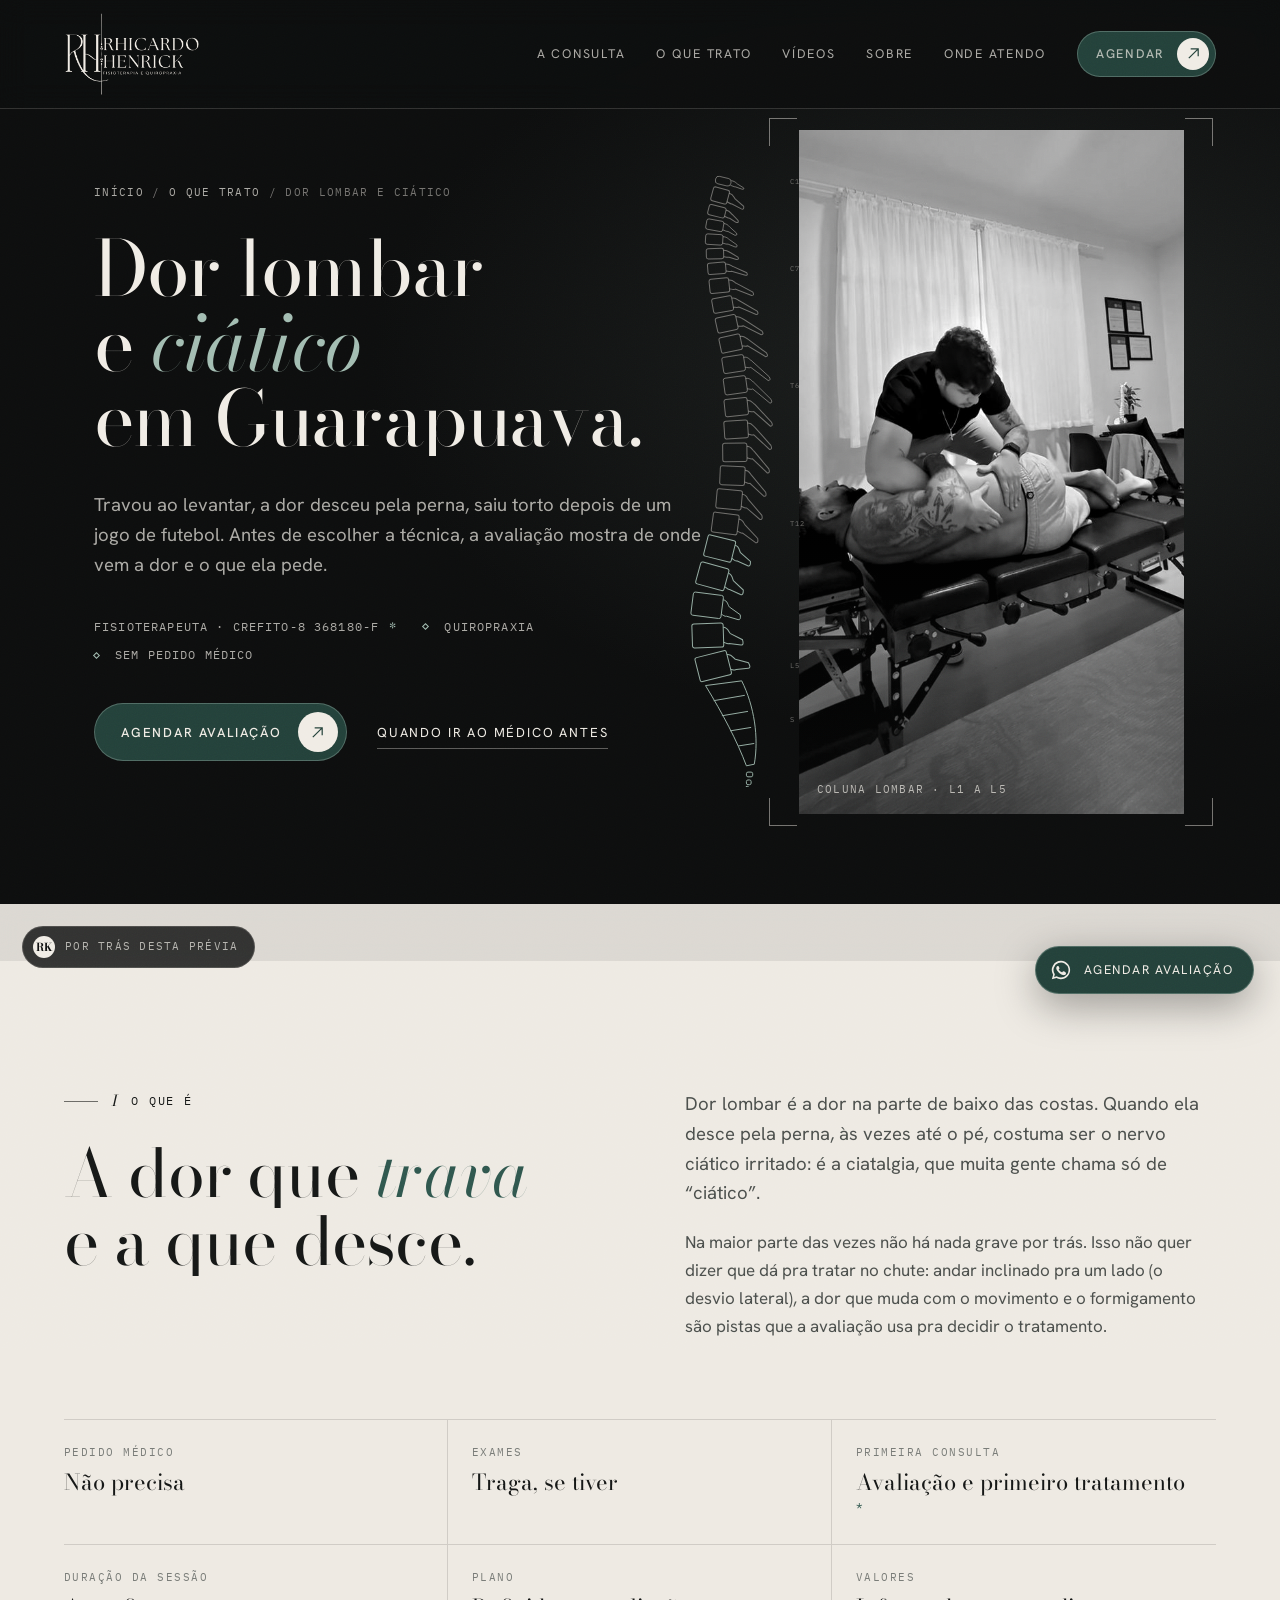
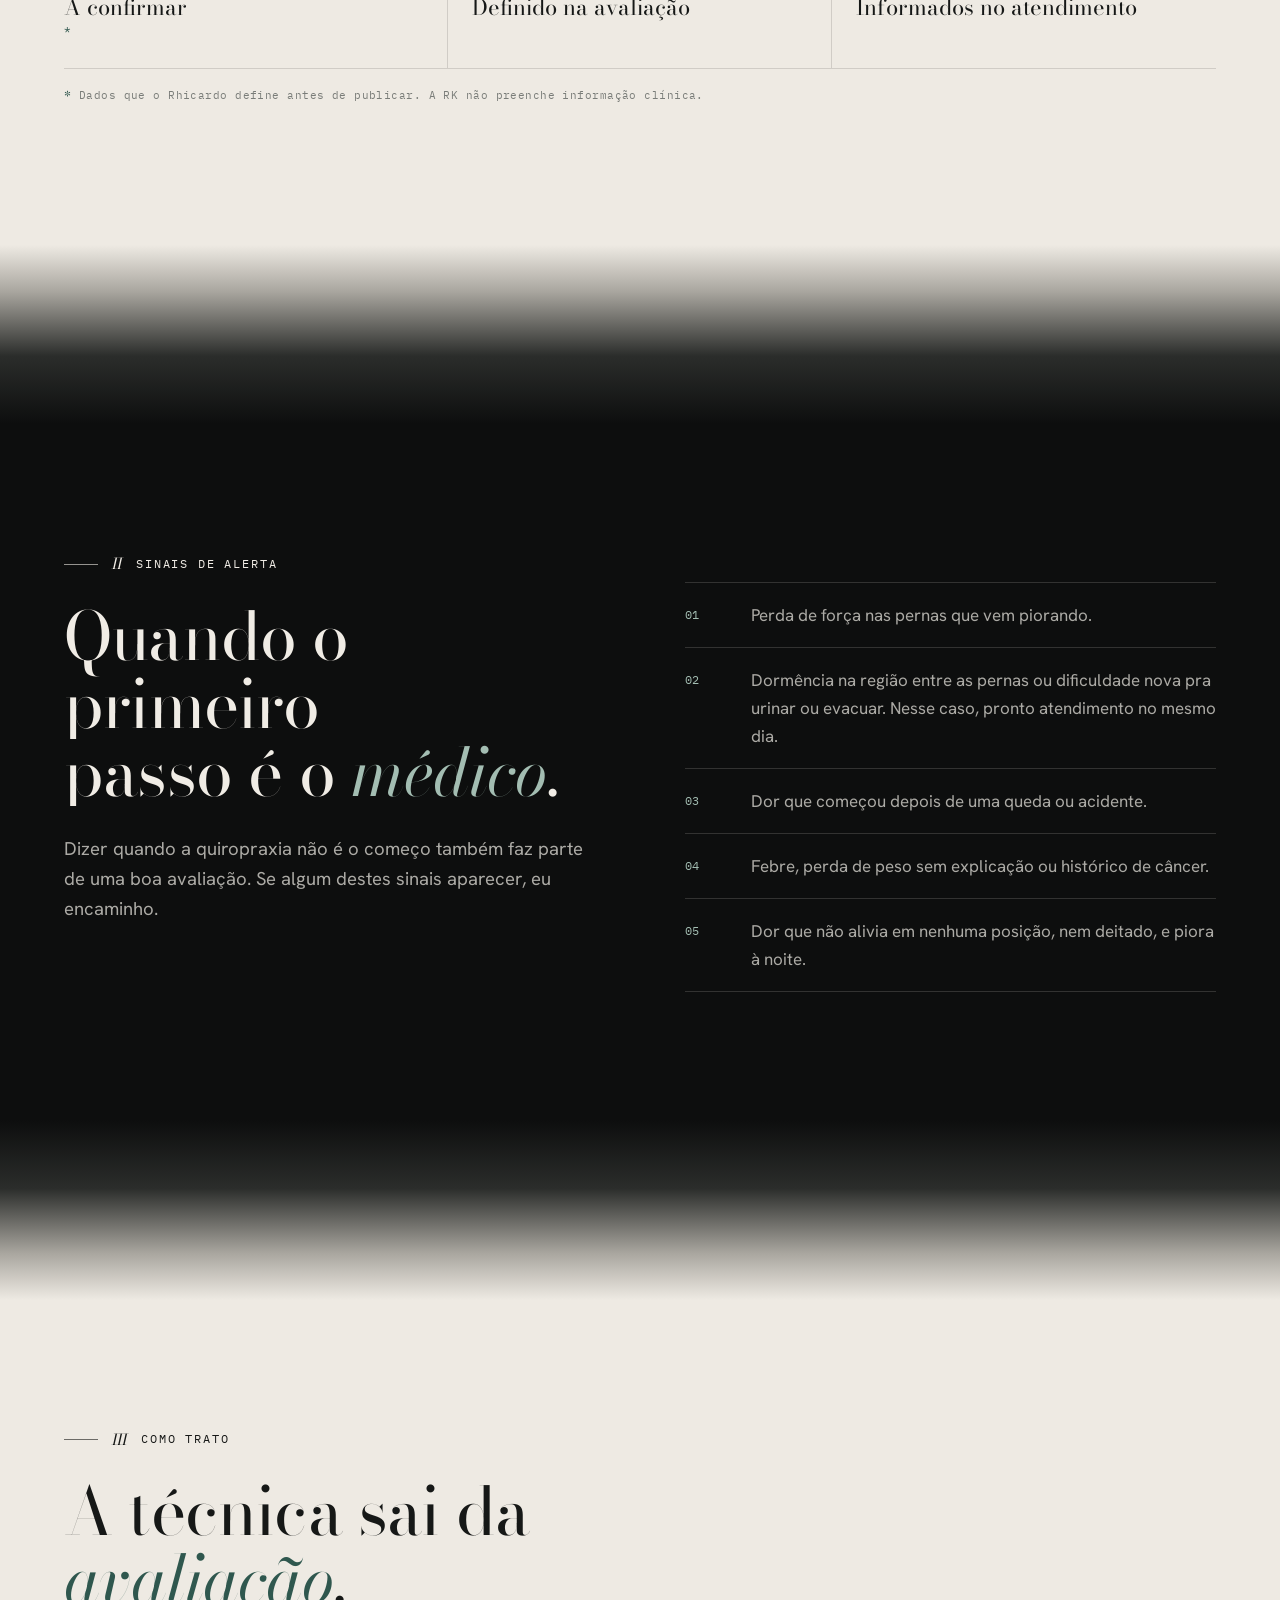
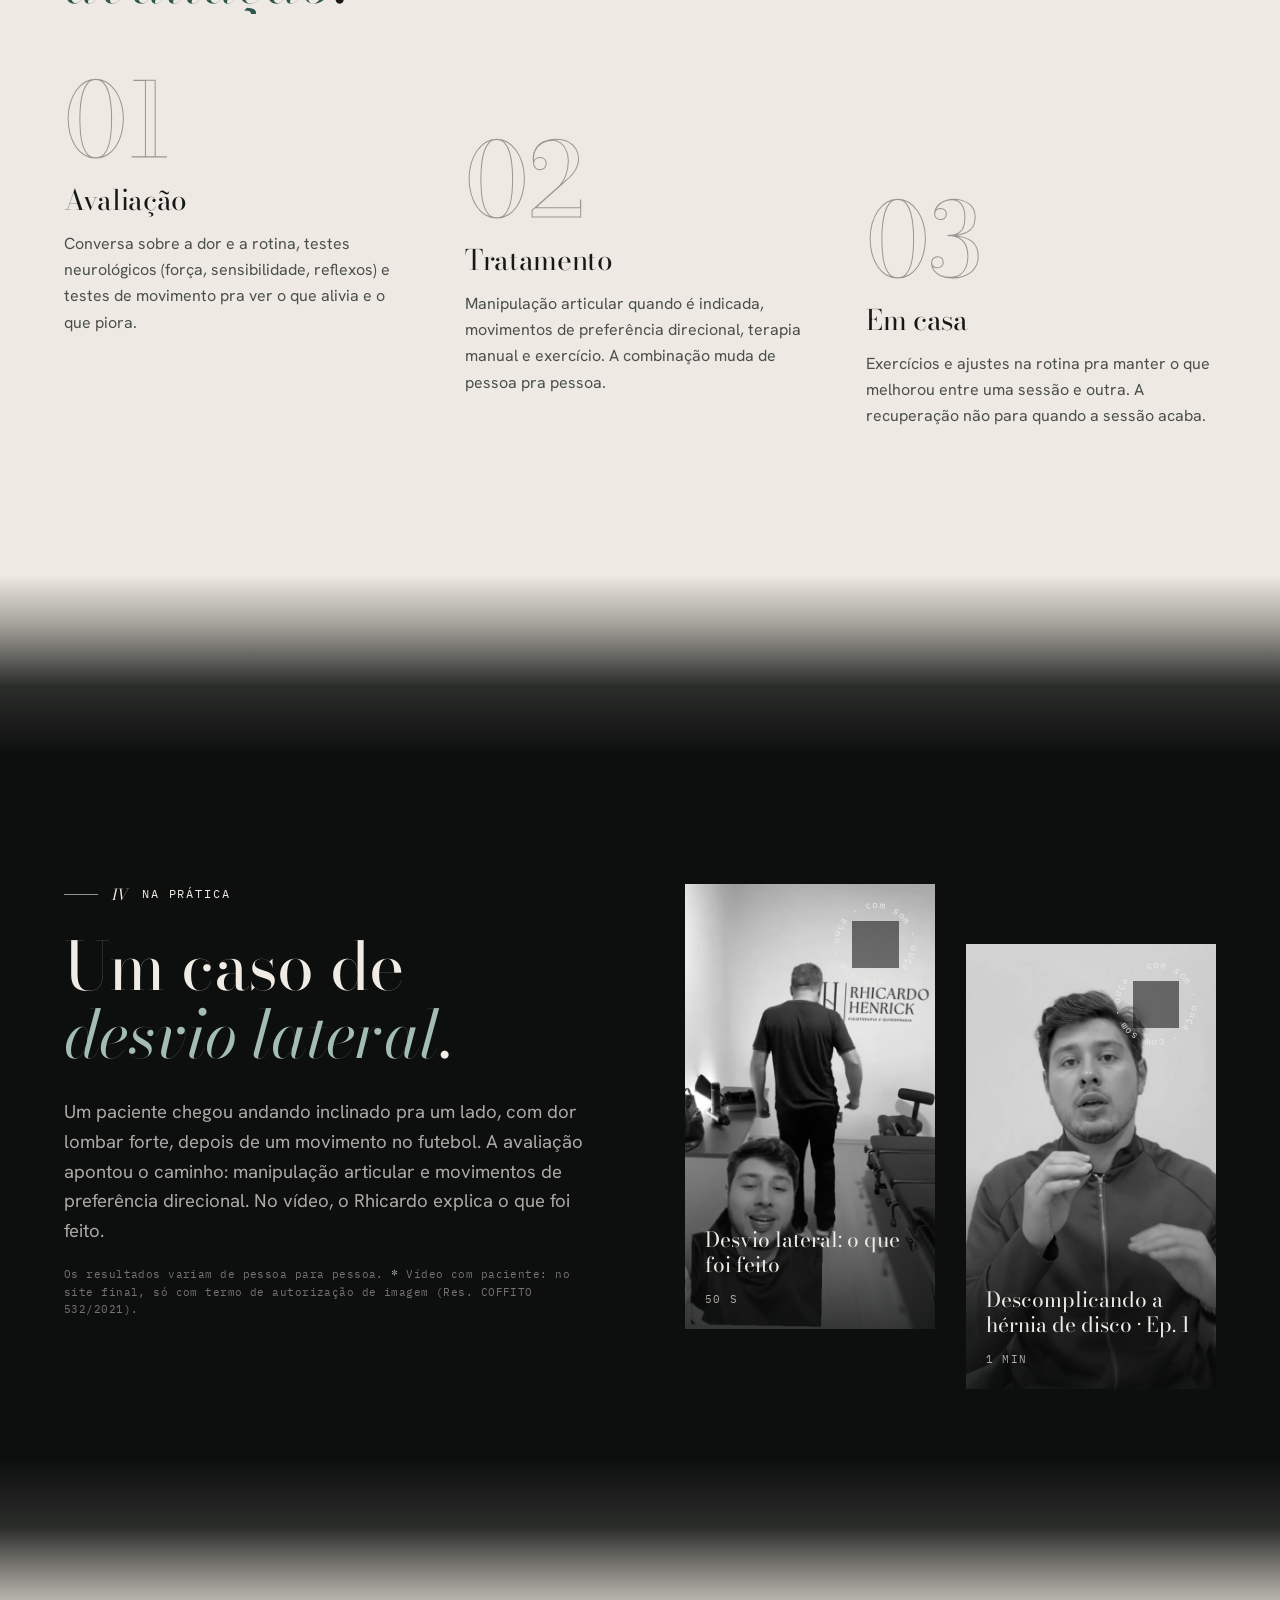
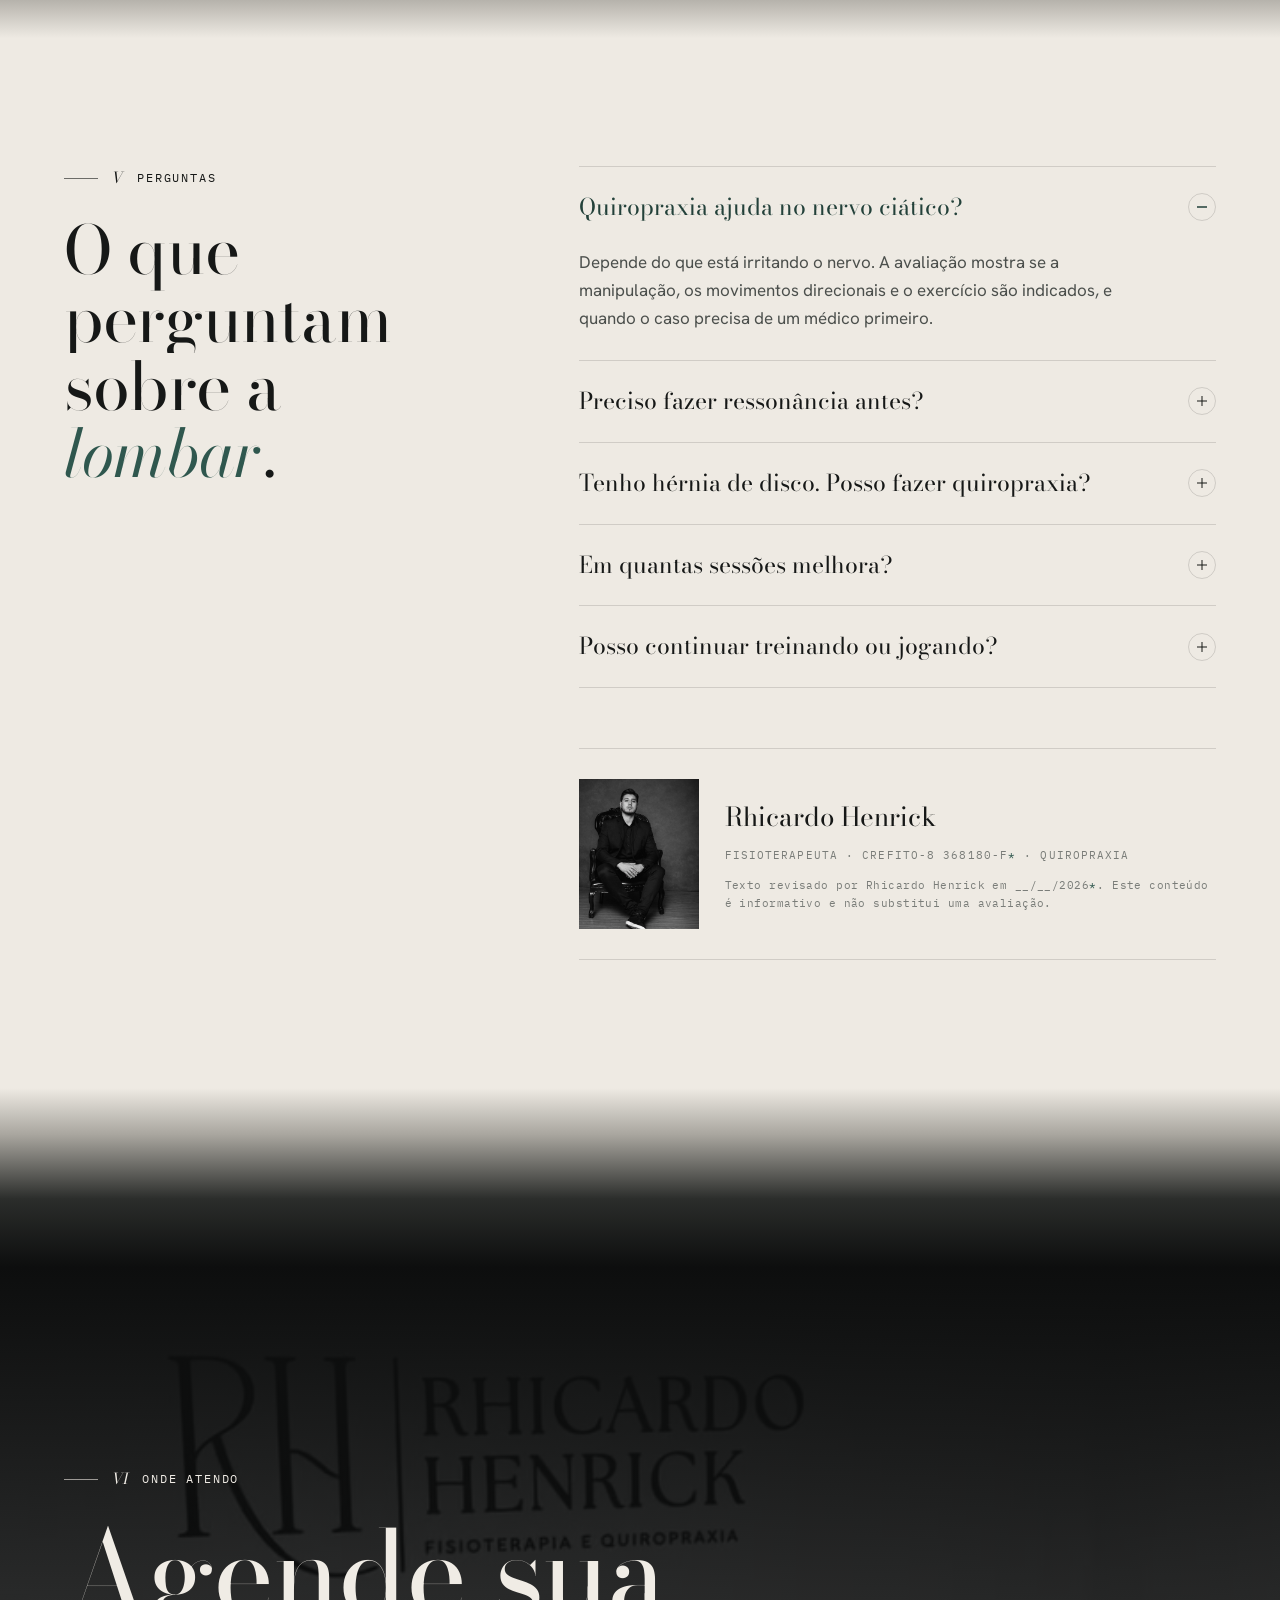
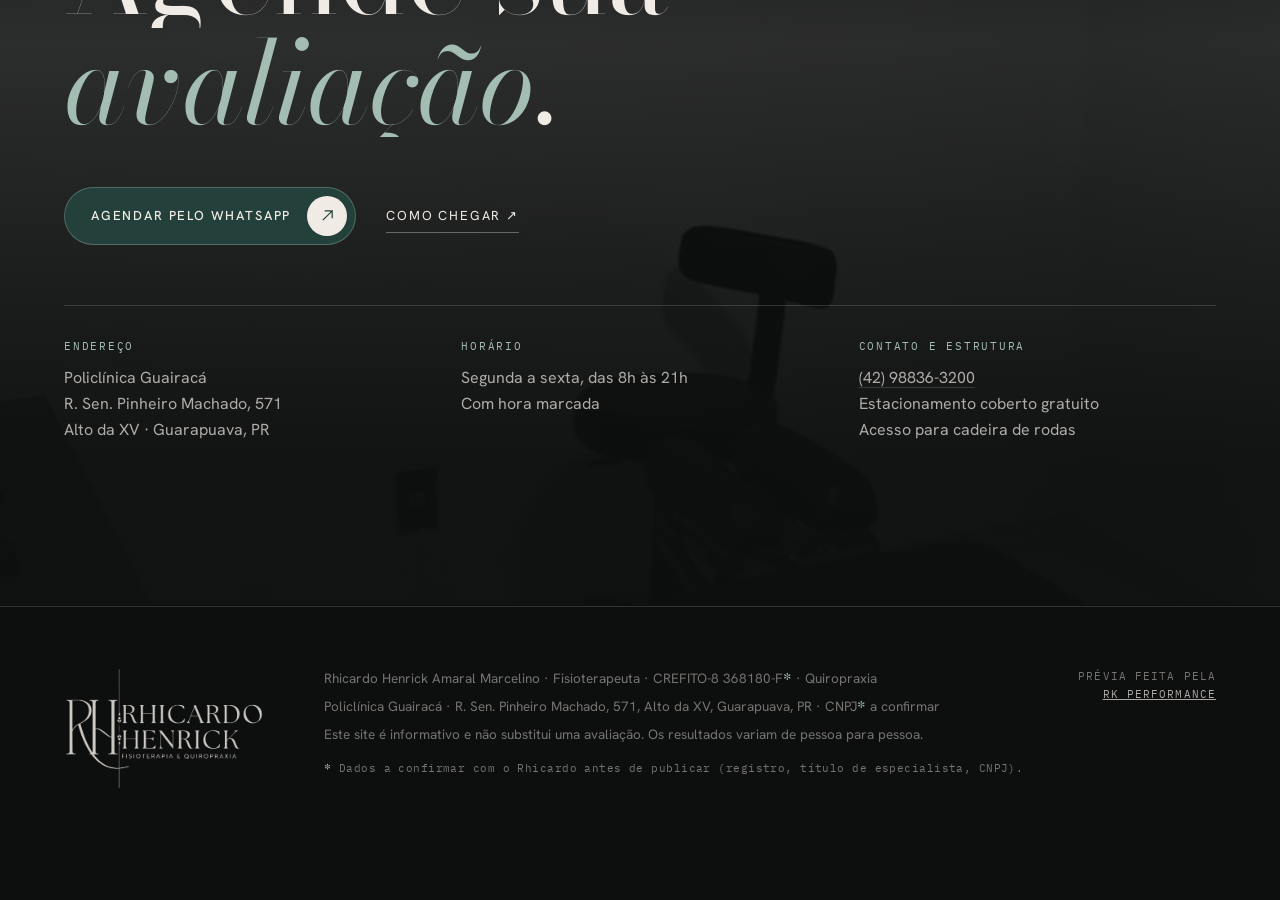
==== dor-lombar-ciatico-guarapuava/index.html @ 684bff92 "Prévia do site do Rhicardo Henrick (quiropraxia e fisioterapia) Home + página de dor lombar e ciátic" ====
<!DOCTYPE html>
<html lang="pt-BR">
<head>
<meta charset="utf-8">
<meta name="viewport" content="width=device-width, initial-scale=1, viewport-fit=cover">
<title>Dor lombar e ciático em Guarapuava · Rhicardo Henrick, quiropraxia e fisioterapia</title>
<meta name="description" content="Dor lombar, ciático e desvio lateral em Guarapuava (PR): avaliação antes do ajuste, sinais de alerta, como é o tratamento e perguntas frequentes. Rhicardo Henrick, fisioterapeuta e quiropraxista.">
<meta name="robots" content="noindex, nofollow">
<meta name="theme-color" content="#0d0e0e">
<link rel="canonical" href="https://joaovitorrk.github.io/rhicardo-henrick-site/dor-lombar-ciatico-guarapuava/">
<meta property="og:type" content="article">
<meta property="og:locale" content="pt_BR">
<meta property="og:title" content="Dor lombar e ciático em Guarapuava · Rhicardo Henrick">
<meta property="og:description" content="Antes do ajuste, a avaliação: de onde vem a dor, quando procurar um médico antes e como é o tratamento.">
<meta property="og:image" content="https://joaovitorrk.github.io/rhicardo-henrick-site/media/og.jpg">
<link rel="icon" href="../media/monograma-escuro.png">
<link rel="preconnect" href="https://fonts.googleapis.com">
<link rel="preconnect" href="https://fonts.gstatic.com" crossorigin>
<link href="https://fonts.googleapis.com/css2?family=Bodoni+Moda:ital,opsz,wght@0,6..96,400..600;1,6..96,400..600&family=Hanken+Grotesk:wght@300..600&family=IBM+Plex+Mono:wght@400;500&display=swap" rel="stylesheet">
<link rel="stylesheet" href="../assets/site.css">
<script>document.documentElement.classList.add('js')</script>
</head>
<body class="pagina">

<div class="grain" aria-hidden="true"></div>
<div class="prog-cel" aria-hidden="true"></div>
<div class="coluna-prog" aria-hidden="true"></div>

<header id="topo">
  <a class="marca" href="../" aria-label="Rhicardo Henrick, início"><img src="../media/logo-claro.png" alt="Rhicardo Henrick · Fisioterapia e Quiropraxia" width="980" height="605"></a>
  <nav id="menu" aria-label="Seções">
    <a href="../#consulta">A consulta</a>
    <a href="../#trata">O que trato</a>
    <a href="../#videos">Vídeos</a>
    <a href="../#sobre">Sobre</a>
    <a href="#contato">Onde atendo</a>
    <a href="#rk" class="rk-cel" data-rk>Por trás desta prévia</a>
    <a class="bt bt-topo" href="#contato" data-demo="zap" data-msg="Olá, Rhicardo! Vi a página de dor lombar e ciático no site e quero agendar uma avaliação.">Agendar <span class="seta"><svg viewBox="0 0 16 16" fill="none" stroke="currentColor" stroke-width="1.3"><path d="M3 13 13 3M5 3h8v8"/></svg></span></a>
  </nav>
  <button class="menu-bt" aria-expanded="false" aria-controls="menu">Menu</button>
</header>

<main>

<section class="abertura" id="abertura" data-secao="Abertura">
  <div class="texto">
    <p class="migalha rv"><a href="../">Início</a> / <a href="../#trata">O que trato</a> / Dor lombar e ciático</p>
    <h1 class="rv d1"><span class="mascara"><span>Dor lombar</span></span><span class="mascara"><span>e <em>ciático</em></span></span><span class="mascara"><span>em Guarapuava.</span></span></h1>
    <p class="lead rv d2">Travou ao levantar, a dor desceu pela perna, saiu torto depois de um jogo de futebol. Antes de escolher a técnica, a avaliação mostra de onde vem a dor e o que ela pede.</p>
    <ul class="creds rv d2">
      <li>Fisioterapeuta · CREFITO-8 368180-F<span class="ast">*</span></li>
      <li>Quiropraxia</li>
      <li>Sem pedido médico</li>
    </ul>
    <div class="acoes rv d3">
      <a class="bt" href="#contato" data-demo="zap" data-msg="Olá, Rhicardo! Vi a página de dor lombar e ciático no site e quero agendar uma avaliação.">Agendar avaliação <span class="seta"><svg viewBox="0 0 16 16" fill="none" stroke="currentColor" stroke-width="1.3"><path d="M3 13 13 3M5 3h8v8"/></svg></span></a>
      <a class="link-fio" href="#alerta">Quando ir ao médico antes</a>
    </div>
  </div>
  <div class="palco">
    <svg class="espinha espinha-hero" data-espinha="hero" data-regiao="lombar" aria-hidden="true"></svg>
    <div class="quadro"><img src="../media/ajuste-lombar-700.jpg" srcset="../media/ajuste-lombar-700.jpg 700w, ../media/ajuste-lombar.jpg 1200w" sizes="(max-width: 900px) 100vw, 420px" alt="Rhicardo fazendo um ajuste na região lombar de um paciente deitado de lado na maca de quiropraxia" fetchpriority="high"><span class="legenda-quadro">Coluna lombar · L1 a L5</span></div>
    <i class="canto a"></i><i class="canto b"></i><i class="canto c"></i><i class="canto d"></i>
  </div>
</section>

<nav class="ancoras" aria-label="Nesta página">
  <a href="#oque">O que é</a><a href="#alerta">Sinais de alerta</a><a href="#como">Como trato</a><a href="#pratica">Na prática</a><a href="#perguntas">Perguntas</a><a href="#contato">Agendar</a>
</nav>

<section class="sec claro" id="oque" data-secao="O que é">
  <div class="miolo">
    <div class="duas">
      <div>
        <p class="kicker rv"><span class="rom">I</span> O que é</p>
        <h2 class="rv d1"><span class="mascara"><span>A dor que <em>trava</em></span></span><span class="mascara"><span>e a que desce.</span></span></h2>
      </div>
      <div class="rv d2">
        <p class="lead">Dor lombar é a dor na parte de baixo das costas. Quando ela desce pela perna, às vezes até o pé, costuma ser o nervo ciático irritado: é a ciatalgia, que muita gente chama só de “ciático”.</p>
        <p style="color:var(--texto-2)">Na maior parte das vezes não há nada grave por trás. Isso não quer dizer que dá pra tratar no chute: andar inclinado pra um lado (o desvio lateral), a dor que muda com o movimento e o formigamento são pistas que a avaliação usa pra decidir o tratamento.</p>
      </div>
    </div>
    <div class="ficha rv d1">
      <div><span>Pedido médico</span><b>Não precisa</b></div>
      <div><span>Exames</span><b>Traga, se tiver</b></div>
      <div><span>Primeira consulta</span><b>Avaliação e primeiro tratamento<span class="ast">*</span></b></div>
      <div><span>Duração da sessão</span><b>A confirmar<span class="ast">*</span></b></div>
      <div><span>Plano</span><b>Definido na avaliação</b></div>
      <div><span>Valores</span><b>Informados no atendimento</b></div>
    </div>
    <p class="nota" style="margin-top:18px"><span class="ast">*</span> Dados que o Rhicardo define antes de publicar. A RK não preenche informação clínica.</p>
  </div>
</section>

<div class="faixa-luz para-escuro" aria-hidden="true"></div>

<section class="sec" id="alerta" data-secao="Sinais de alerta">
  <div class="miolo duas">
    <div>
      <p class="kicker rv"><span class="rom">II</span> Sinais de alerta</p>
      <h2 class="rv d1"><span class="mascara"><span>Quando o primeiro</span></span><span class="mascara"><span>passo é o <em>médico</em>.</span></span></h2>
      <p class="lead rv d2" style="margin-top:28px">Dizer quando a quiropraxia não é o começo também faz parte de uma boa avaliação. Se algum destes sinais aparecer, eu encaminho.</p>
    </div>
    <ol class="alerta rv d2">
      <li>Perda de força nas pernas que vem piorando.</li>
      <li>Dormência na região entre as pernas ou dificuldade nova pra urinar ou evacuar. Nesse caso, pronto atendimento no mesmo dia.</li>
      <li>Dor que começou depois de uma queda ou acidente.</li>
      <li>Febre, perda de peso sem explicação ou histórico de câncer.</li>
      <li>Dor que não alivia em nenhuma posição, nem deitado, e piora à noite.</li>
    </ol>
  </div>
</section>

<div class="faixa-luz para-claro" aria-hidden="true"></div>

<section class="sec claro" id="como" data-secao="Como trato">
  <div class="miolo">
    <p class="kicker rv"><span class="rom">III</span> Como trato</p>
    <h2 class="rv d1"><span class="mascara"><span>A técnica sai da</span></span><span class="mascara"><span><em>avaliação</em>.</span></span></h2>
    <div class="etapas3">
      <div class="rv"><span class="n">01</span><h3>Avaliação</h3><p>Conversa sobre a dor e a rotina, testes neurológicos (força, sensibilidade, reflexos) e testes de movimento pra ver o que alivia e o que piora.</p></div>
      <div class="rv d1"><span class="n">02</span><h3>Tratamento</h3><p>Manipulação articular quando é indicada, movimentos de preferência direcional, terapia manual e exercício. A combinação muda de pessoa pra pessoa.</p></div>
      <div class="rv d2"><span class="n">03</span><h3>Em casa</h3><p>Exercícios e ajustes na rotina pra manter o que melhorou entre uma sessão e outra. A recuperação não para quando a sessão acaba.</p></div>
    </div>
  </div>
</section>

<div class="faixa-luz para-escuro" aria-hidden="true"></div>

<section class="sec" id="pratica" data-secao="Na prática">
  <div class="miolo duas" style="align-items:center">
    <div>
      <p class="kicker rv"><span class="rom">IV</span> Na prática</p>
      <h2 class="rv d1"><span class="mascara"><span>Um caso de</span></span><span class="mascara"><span><em>desvio lateral</em>.</span></span></h2>
      <p class="lead rv d2" style="margin-top:28px">Um paciente chegou andando inclinado pra um lado, com dor lombar forte, depois de um movimento no futebol. A avaliação apontou o caminho: manipulação articular e movimentos de preferência direcional. No vídeo, o Rhicardo explica o que foi feito.</p>
      <p class="nota rv d3">Os resultados variam de pessoa para pessoa. <span class="ast">*</span> Vídeo com paciente: no site final, só com termo de autorização de imagem (Res. COFFITO 532/2021).</p>
    </div>
    <div class="trilho-vid rv d1" style="grid-template-columns:repeat(2,minmax(0,1fr));max-width:620px;margin:0">
      <div class="vid">
        <video data-src="../media/desvio-lateral.mp4" poster="../media/desvio-lateral-poster.jpg" muted playsinline loop preload="none"></video>
        <button class="som" aria-pressed="false" aria-label="Ativar som do vídeo"><svg class="giro" viewBox="0 0 92 92" aria-hidden="true"><defs><path id="p-1" d="M46,46 m-36,0 a36,36 0 1,1 72,0 a36,36 0 1,1 -72,0"/></defs><text><textPath href="#p-1" textLength="222" lengthAdjust="spacing">ouça · com som · ouça · com som ·</textPath></text></svg><span class="nucleo"><svg class="desl" viewBox="0 0 20 20" fill="none" stroke="currentColor" stroke-width="1.3"><path d="M3 8v4h3l4 3V5L6 8H3z"/><path d="M13.5 7.5l4 5m0-5l-4 5"/></svg><svg class="liga" viewBox="0 0 20 20" fill="none" stroke="currentColor" stroke-width="1.3"><path d="M3 8v4h3l4 3V5L6 8H3z"/><path d="M13 7a4 4 0 0 1 0 6m2-8a7 7 0 0 1 0 10"/></svg></span><span class="oculto">Ativar som</span></button>
        <div class="info"><b>Desvio lateral: o que foi feito</b><small>50 s</small></div>
      </div>
      <div class="vid" style="transform:translateY(60px)">
        <video data-src="../media/hernia.mp4" poster="../media/hernia-poster.jpg" muted playsinline loop preload="none"></video>
        <button class="som" aria-pressed="false" aria-label="Ativar som do vídeo"><svg class="giro" viewBox="0 0 92 92" aria-hidden="true"><defs><path id="p-2" d="M46,46 m-36,0 a36,36 0 1,1 72,0 a36,36 0 1,1 -72,0"/></defs><text><textPath href="#p-2" textLength="222" lengthAdjust="spacing">ouça · com som · ouça · com som ·</textPath></text></svg><span class="nucleo"><svg class="desl" viewBox="0 0 20 20" fill="none" stroke="currentColor" stroke-width="1.3"><path d="M3 8v4h3l4 3V5L6 8H3z"/><path d="M13.5 7.5l4 5m0-5l-4 5"/></svg><svg class="liga" viewBox="0 0 20 20" fill="none" stroke="currentColor" stroke-width="1.3"><path d="M3 8v4h3l4 3V5L6 8H3z"/><path d="M13 7a4 4 0 0 1 0 6m2-8a7 7 0 0 1 0 10"/></svg></span><span class="oculto">Ativar som</span></button>
        <div class="info"><b>Descomplicando a hérnia de disco · Ep. 1</b><small>1 min</small></div>
      </div>
    </div>
  </div>
</section>

<div class="faixa-luz para-claro" aria-hidden="true"></div>

<section class="sec claro duvidas" id="perguntas" data-secao="Perguntas">
  <div class="miolo">
    <div class="cola">
      <p class="kicker rv"><span class="rom">V</span> Perguntas</p>
      <h2 class="rv d1"><span class="mascara"><span>O que perguntam</span></span><span class="mascara"><span>sobre a <em>lombar</em>.</span></span></h2>
    </div>
    <div>
      <div class="faq rv d1">
        <details open><summary>Quiropraxia ajuda no nervo ciático?<i></i></summary><div class="resp">Depende do que está irritando o nervo. A avaliação mostra se a manipulação, os movimentos direcionais e o exercício são indicados, e quando o caso precisa de um médico primeiro.</div></details>
        <details><summary>Preciso fazer ressonância antes?<i></i></summary><div class="resp">Na maioria dos casos de dor lombar, não. O exame é pedido quando a avaliação mostra necessidade, como nos sinais de alerta desta página. Se você já fez, traga.</div></details>
        <details><summary>Tenho hérnia de disco. Posso fazer quiropraxia?<i></i></summary><div class="resp">A hérnia no exame não define o tratamento sozinha. Os testes mostram o que é indicado e o que não é pra você.</div></details>
        <details><summary>Em quantas sessões melhora?<i></i></summary><div class="resp">Depende do quadro. O plano é definido na avaliação e revisto a cada sessão. Os resultados variam de pessoa para pessoa.</div></details>
        <details><summary>Posso continuar treinando ou jogando?<i></i></summary><div class="resp">Na maior parte das vezes, ficar em movimento ajuda. O que muda é o quê e quanto, e isso entra no plano combinado na avaliação.</div></details>
      </div>
      <div class="quem-faz rv d2">
        <img src="../media/retrato-800.jpg" alt="Rhicardo Henrick" loading="lazy">
        <div><b>Rhicardo Henrick</b><span>Fisioterapeuta · CREFITO-8 368180-F<span class="ast">*</span> · Quiropraxia</span><p class="nota" style="margin:10px 0 0">Texto revisado por Rhicardo Henrick em __/__/2026<span class="ast">*</span>. Este conteúdo é informativo e não substitui uma avaliação.</p></div>
      </div>
    </div>
  </div>
</section>

<div class="faixa-luz para-escuro" aria-hidden="true"></div>

<section class="sec contato" id="contato" data-secao="Agendar" style="min-height:80svh">
  <div class="fundo" aria-hidden="true"><video data-src="../media/abertura.mp4" poster="../media/abertura-poster.jpg" muted playsinline loop preload="none"></video></div>
  <div class="miolo">
    <p class="kicker rv"><span class="rom">VI</span> Onde atendo</p>
    <h2 class="rv d1"><span class="mascara"><span>Agende sua</span></span><span class="mascara"><span><em>avaliação</em>.</span></span></h2>
    <div class="acoes rv d2">
      <a class="bt" href="#" data-demo="zap" data-msg="Olá, Rhicardo! Vi a página de dor lombar e ciático no site e quero agendar uma avaliação.">Agendar pelo WhatsApp <span class="seta"><svg viewBox="0 0 16 16" fill="none" stroke="currentColor" stroke-width="1.3"><path d="M3 13 13 3M5 3h8v8"/></svg></span></a>
      <a class="link-fio" href="https://maps.google.com/?cid=9833688596390662971" target="_blank" rel="noopener">Como chegar ↗</a>
    </div>
    <div class="dados rv d3">
      <div><h3>Endereço</h3><p>Policlínica Guairacá<br>R. Sen. Pinheiro Machado, 571<br>Alto da XV · Guarapuava, PR</p></div>
      <div><h3>Horário</h3><p>Segunda a sexta, das 8h às 21h<br>Com hora marcada</p></div>
      <div><h3>Contato e estrutura</h3><p><a href="#" data-demo="tel">(42) 98836-3200</a><br>Estacionamento coberto gratuito<br>Acesso para cadeira de rodas</p></div>
    </div>
  </div>
</section>

</main>

<footer class="rodape">
  <div class="miolo">
    <img src="../media/logo-claro.png" alt="Rhicardo Henrick · Fisioterapia e Quiropraxia" loading="lazy">
    <div>
      <p>Rhicardo Henrick Amaral Marcelino · Fisioterapeuta · CREFITO-8 368180-F<span class="ast">*</span> · Quiropraxia</p>
      <p>Policlínica Guairacá · R. Sen. Pinheiro Machado, 571, Alto da XV, Guarapuava, PR · CNPJ<span class="ast">*</span> a confirmar</p>
      <p>Este site é informativo e não substitui uma avaliação. Os resultados variam de pessoa para pessoa.</p>
      <p class="nota" style="margin-top:14px"><span class="ast">*</span> Dados a confirmar com o Rhicardo antes de publicar (registro, título de especialista, CNPJ).</p>
    </div>
    <p class="rk">Prévia feita pela<br><a href="https://rkperformance.com.br" target="_blank" rel="noopener">RK Performance</a></p>
  </div>
</footer>

<a class="zap-fixo" href="#" data-demo="zap" data-msg="Olá, Rhicardo! Vi a página de dor lombar e ciático no site e quero agendar uma avaliação."><svg viewBox="0 0 24 24" fill="currentColor" aria-hidden="true"><path d="M12 2a10 10 0 0 0-8.6 15.1L2 22l5-1.3A10 10 0 1 0 12 2zm0 18.2a8.2 8.2 0 0 1-4.2-1.2l-.3-.2-3 .8.8-2.9-.2-.3A8.2 8.2 0 1 1 12 20.2zm4.5-6.1c-.2-.1-1.5-.7-1.7-.8-.2-.1-.4-.1-.6.1l-.8 1c-.1.2-.3.2-.5.1a6.7 6.7 0 0 1-3.3-2.9c-.3-.4.3-.4.7-1.3.1-.2 0-.3 0-.4l-.8-1.8c-.2-.5-.4-.4-.6-.4h-.5a1 1 0 0 0-.7.3 3 3 0 0 0-.9 2.2 5.2 5.2 0 0 0 1.1 2.7 11.8 11.8 0 0 0 4.5 4c1.7.7 2.3.8 3.2.6.5-.1 1.5-.6 1.7-1.2.2-.6.2-1.1.2-1.2-.1-.1-.3-.2-.5-.3z"/></svg>Agendar avaliação</a>

<button class="rk-chip" data-rk><b>RK</b>Por trás desta prévia</button>

<nav class="barra-cel" aria-label="Ações rápidas">
  <a href="#" data-demo="zap" data-msg="Olá, Rhicardo! Vi a página de dor lombar e ciático no site e quero agendar uma avaliação."><svg viewBox="0 0 24 24" fill="currentColor" aria-hidden="true"><path d="M12 2a10 10 0 0 0-8.6 15.1L2 22l5-1.3A10 10 0 1 0 12 2zm0 18.2a8.2 8.2 0 0 1-4.2-1.2l-.3-.2-3 .8.8-2.9-.2-.3A8.2 8.2 0 1 1 12 20.2zm4.5-6.1c-.2-.1-1.5-.7-1.7-.8-.2-.1-.4-.1-.6.1l-.8 1c-.1.2-.3.2-.5.1a6.7 6.7 0 0 1-3.3-2.9c-.3-.4.3-.4.7-1.3.1-.2 0-.3 0-.4l-.8-1.8c-.2-.5-.4-.4-.6-.4h-.5a1 1 0 0 0-.7.3 3 3 0 0 0-.9 2.2 5.2 5.2 0 0 0 1.1 2.7 11.8 11.8 0 0 0 4.5 4c1.7.7 2.3.8 3.2.6.5-.1 1.5-.6 1.7-1.2.2-.6.2-1.1.2-1.2-.1-.1-.3-.2-.5-.3z"/></svg>Agendar</a>
  <a href="#" data-demo="tel"><svg viewBox="0 0 24 24" fill="none" stroke="currentColor" stroke-width="1.4" aria-hidden="true"><path d="M5 3h4l2 5-2.5 1.5a11 11 0 0 0 6 6L16 13l5 2v4a2 2 0 0 1-2 2A16 16 0 0 1 3 5a2 2 0 0 1 2-2"/></svg>Ligar</a>
  <a href="https://maps.google.com/?cid=9833688596390662971" target="_blank" rel="noopener"><svg viewBox="0 0 24 24" fill="none" stroke="currentColor" stroke-width="1.4" aria-hidden="true"><path d="M12 21s-7-6.2-7-11.5a7 7 0 0 1 14 0C19 14.8 12 21 12 21z"/><circle cx="12" cy="9.5" r="2.5"/></svg>Como chegar</a>
</nav>

<dialog id="demo">
  <div class="demo-box">
    <button class="fechar" data-fecha aria-label="Fechar">×</button>
    <p class="kicker" style="color:var(--verde-2)">Prévia · demonstração</p>
    <h3 id="demo-tit">Agendar pelo WhatsApp</h3>
    <p id="demo-txt">No site final, este botão abre o WhatsApp do Rhicardo com a mensagem já escrita. Assim ele sabe que o paciente veio pelo site e qual página leu:</p>
    <p class="msg" id="demo-msg"></p>
    <button class="bt" data-fecha>Entendi <span class="seta"><svg viewBox="0 0 16 16" fill="none" stroke="currentColor" stroke-width="1.3"><path d="M3 13 13 3M5 3h8v8"/></svg></span></button>
  </div>
</dialog>

<dialog id="rk" aria-labelledby="rk-tit">
  <div class="rk-painel">
    <button class="fechar" data-fecha aria-label="Fechar">×</button>
    <p class="kicker" style="color:var(--verde-2)">RK Performance · para o Rhicardo</p>
    <h2 id="rk-tit">Por trás desta <em>prévia</em></h2>
    <p style="color:var(--texto-2)">Montamos o site com o que você já publicou: seus vídeos, suas fotos, as suas frases. Antes de desenhar, olhamos como um paciente com dor te encontra hoje.</p>
    <h3>O que encontramos</h3>
    <ol>
      <li><b>5,0 no Google com 67 avaliações.</b> É a nota máxima, e você aparece em 4º na busca por “quiropraxia” no mapa de Guarapuava.</li>
      <li><b>O botão “Site” da sua ficha no Google abre um PDF no Google Drive.</b> No celular, quem toca ali cai numa tela de visualização de arquivo, não numa página sobre você.</li>
      <li><b>O botão do Instagram dentro desse PDF leva a um perfil que não existe mais</b> (@fisiorhicardohenrick).</li>
      <li><b>Na busca “quiropraxia guarapuava”</b>, o painel lateral do Google é de outra clínica, e o único site de quiropraxista na primeira página é de um concorrente. Você aparece só pelo Instagram, no fim da página.</li>
    </ol>
    <h3>O que este site resolve</h3>
    <ul>
      <li><b>Uma página por queixa</b> (dor lombar, hérnia, cervical) pra aparecer pra quem busca com a dor já instalada.</li>
      <li><b>WhatsApp com mensagem pronta por página</b>: você sabe quantos pacientes vieram do site e o que leram.</li>
      <li><b>Dentro das regras do COFFITO</b>: registro visível, sem preço, sem promessa, termo de imagem e autorização nas avaliações.</li>
      <li><b>Sua autoridade em evidência</b>: professor, avaliação antes do ajuste, estudo citado, vídeos seus explicando.</li>
    </ul>
    <h3>E o marketing, depois do site</h3>
    <ul>
      <li><b>Ficha do Google arrumada</b>: o site no lugar do PDF, serviços, fotos e uma rotina simples de pedir avaliação.</li>
      <li><b>Anúncio no Google pra quem já está com dor</b>: “quiropraxia guarapuava”, “dor lombar”, “hérnia de disco”, levando direto pra página certa.</li>
      <li><b>Instagram trabalhando junto</b>: a série de conteúdo continua, agora com um destino que converte.</li>
    </ul>
    <p class="assin">RK Performance · sites, sistemas e IA · rkperformance.com.br</p>
  </div>
</dialog>

<script src="../assets/site.js"></script>
</body>
</html>
---- assets/site.css ----
/* Prévia · Rhicardo Henrick · Quiropraxia e Fisioterapia · RK Performance · v1
   Identidade: preto e branco do feed dele + verde-garrafa (uniforme e marca antiga),
   Bodoni Moda (o contraste do monograma RH), Hanken Grotesk e IBM Plex Mono (o lado "ciência"). */

:root {
  --tinta: #0d0e0e;
  --carvao: #151716;
  --grafite: #222524;
  --osso: #eeeae3;
  --papel: #f6f4ef;
  --texto: #161817;
  --texto-2: #4b4f4c;
  --texto-3: #7a7d79;
  --claro: #f0ece5;
  --claro-2: rgba(240, 236, 229, .7);
  --claro-3: rgba(240, 236, 229, .46);
  --fio-claro: rgba(240, 236, 229, .16);
  --fio-escuro: rgba(22, 24, 23, .14);
  --verde: #23413a;
  --verde-2: #2f574e;
  --salvia: #a3bdb2;
  --serif: "Bodoni Moda", "Didot", "Times New Roman", serif;
  --sans: "Hanken Grotesk", system-ui, -apple-system, "Segoe UI", sans-serif;
  --mono: "IBM Plex Mono", ui-monospace, "Cascadia Mono", monospace;
  --margem: clamp(20px, 5vw, 88px);
  --larg: 1320px;
  --ease: cubic-bezier(.2, .7, .1, 1);
}

*, *::before, *::after { box-sizing: border-box; }
html { -webkit-text-size-adjust: 100%; scroll-behavior: smooth; overflow-x: clip; }
body {
  margin: 0; background: var(--tinta); color: var(--claro);
  font-family: var(--sans); font-weight: 400; font-size: 17px; line-height: 1.65;
  font-variant-numeric: lining-nums; -webkit-font-smoothing: antialiased;
}
img, video, svg { display: block; max-width: 100%; }
a { color: inherit; }
button { font: inherit; color: inherit; background: none; border: 0; padding: 0; cursor: pointer; }
.oculto { position: absolute !important; width: 1px; height: 1px; overflow: hidden; clip: rect(0 0 0 0); white-space: nowrap; }
::selection { background: var(--salvia); color: var(--tinta); }

/* ---------- tipografia ---------- */
.kicker {
  font-family: var(--mono); font-size: 11.5px; letter-spacing: .16em; text-transform: uppercase;
  display: flex; align-items: center; gap: 14px; margin: 0 0 26px;
}
.kicker::before { content: ""; width: 34px; height: 1px; background: currentColor; opacity: .6; }
.kicker .rom { font-family: var(--serif); font-style: italic; font-size: 15px; letter-spacing: 0; text-transform: none; }
h1, h2, h3 { font-family: var(--serif); font-weight: 400; margin: 0; letter-spacing: -.012em; }
h1 { font-size: clamp(46px, 6vw, 96px); line-height: .98; font-variation-settings: "opsz" 96; }
h2 { font-size: clamp(38px, 5.2vw, 78px); line-height: 1.02; font-variation-settings: "opsz" 96; }
h3 { font-size: clamp(24px, 2.2vw, 32px); line-height: 1.15; }
h1 em, h2 em, h3 em { font-style: italic; color: var(--acento, var(--salvia)); }
.claro h1 em, .claro h2 em, .claro h3 em { --acento: var(--verde-2); }
p { margin: 0 0 1.1em; }
.lead { font-size: clamp(18px, 1.45vw, 21px); line-height: 1.6; color: var(--claro-2); max-width: 36em; }
.claro .lead { color: var(--texto-2); }
.nota { font-family: var(--mono); font-size: 11px; letter-spacing: .04em; color: var(--claro-3); line-height: 1.6; }
.claro .nota { color: var(--texto-3); }
.ast { color: var(--salvia); font-family: var(--serif); }
.claro .ast { color: var(--verde-2); }

/* ---------- estrutura ---------- */
.sec { position: relative; padding: clamp(84px, 10vw, 150px) var(--margem); overflow: clip; }
@supports not (overflow: clip) { .sec { overflow: visible; } body { overflow-x: hidden; } }
.claro { background: var(--osso); color: var(--texto); }
.papel { background: var(--papel); color: var(--texto); }
.miolo { max-width: var(--larg); margin: 0 auto; position: relative; }
.faixa-luz { height: clamp(110px, 14vw, 180px); }
.para-claro { background: linear-gradient(var(--tinta), #2b2d2b 38%, #a9a69f 74%, var(--osso)); }
.para-escuro { background: linear-gradient(var(--osso), #a9a69f 26%, #2b2d2b 62%, var(--tinta)); }
.papel-escuro { background: linear-gradient(var(--papel), #aaa7a0 26%, #2b2d2b 62%, var(--tinta)); }
.claro-papel { background: linear-gradient(var(--osso), var(--papel)); height: 80px; }

.grain {
  position: fixed; inset: -50%; z-index: 90; pointer-events: none; opacity: .13; mix-blend-mode: soft-light;
  background-image: url("data:image/svg+xml,%3Csvg xmlns='http://www.w3.org/2000/svg' width='220' height='220'%3E%3Cfilter id='n'%3E%3CfeTurbulence type='fractalNoise' baseFrequency='.9' numOctaves='3' stitchTiles='stitch'/%3E%3C/filter%3E%3Crect width='100%25' height='100%25' filter='url(%23n)'/%3E%3C/svg%3E");
  animation: grao 1.1s steps(6) infinite;
}
@keyframes grao { 0%{transform:translate(0,0)} 20%{transform:translate(-3%,2%)} 40%{transform:translate(2%,-3%)} 60%{transform:translate(-2%,-1%)} 80%{transform:translate(3%,3%)} 100%{transform:translate(0,0)} }

/* ---------- abertura cinematográfica ---------- */
.intro { display: none; }
.js .intro {
  display: grid; place-items: center; position: fixed; inset: 0; z-index: 200; background: var(--tinta);
  animation: intro-sai .9s var(--ease) 1.9s both;
}
.intro img { width: 120px; opacity: 0; animation: intro-logo 1.4s var(--ease) .15s both; }
.intro i { position: absolute; left: 50%; top: 0; width: 1px; height: 100%; background: linear-gradient(transparent, var(--claro-3), transparent); transform-origin: top; animation: intro-linha 1.6s var(--ease) both; }
@keyframes intro-logo { from { opacity: 0; transform: translateY(14px); filter: blur(6px); } to { opacity: 1; transform: none; filter: none; } }
@keyframes intro-linha { from { transform: scaleY(0); } to { transform: scaleY(1); } }
@keyframes intro-sai { to { opacity: 0; visibility: hidden; } }

/* ---------- topo ---------- */
#topo {
  position: fixed; top: 0; left: 0; right: 0; z-index: 60; display: flex; align-items: center; justify-content: space-between;
  gap: 24px; padding: 18px var(--margem); transition: background .5s, padding .5s, border-color .5s; border-bottom: 1px solid transparent;
}
#topo.solido { background: rgba(13, 14, 14, .86); backdrop-filter: blur(14px); -webkit-backdrop-filter: blur(14px); padding-top: 12px; padding-bottom: 12px; border-color: var(--fio-claro); }
.marca { display: block; width: 136px; flex: none; }
.marca img { width: 100%; height: auto; }
#topo nav { display: flex; align-items: center; gap: clamp(18px, 2.4vw, 36px); }
#topo nav a { text-decoration: none; font-size: 12.5px; letter-spacing: .14em; text-transform: uppercase; color: var(--claro-2); transition: color .3s; }
#topo nav a:hover { color: var(--claro); }
.menu-bt { display: none; font-family: var(--mono); font-size: 12px; letter-spacing: .16em; text-transform: uppercase; padding: 10px 0; }

/* ---------- botões ---------- */
.bt {
  display: inline-flex; align-items: center; gap: 16px; text-decoration: none; cursor: pointer;
  padding: 8px 8px 8px 26px; border-radius: 999px; font-size: 13px; letter-spacing: .14em; text-transform: uppercase; font-weight: 500;
  background: var(--verde); color: var(--claro); border: 1px solid rgba(163, 189, 178, .35);
  transition: background .4s var(--ease), transform .4s var(--ease);
}
.bt .seta { width: 40px; height: 40px; border-radius: 50%; display: grid; place-items: center; background: var(--claro); color: var(--verde); transition: transform .5s var(--ease); flex: none; }
.bt .seta svg { width: 15px; height: 15px; }
.bt:hover { background: var(--verde-2); }
.bt:hover .seta { transform: rotate(-45deg); }
.bt.contorno { background: transparent; border-color: var(--fio-claro); }
.bt.contorno .seta { background: transparent; border: 1px solid var(--fio-claro); color: var(--claro); }
.claro .bt.contorno, .papel .bt.contorno { color: var(--texto); border-color: var(--fio-escuro); }
.claro .bt.contorno .seta, .papel .bt.contorno .seta { border-color: var(--fio-escuro); color: var(--texto); }
.bt-topo { padding: 6px 6px 6px 18px; font-size: 11.5px; gap: 12px; }
.bt-topo .seta { width: 32px; height: 32px; }
.link-fio { display: inline-flex; align-items: center; gap: 12px; text-decoration: none; font-size: 13px; letter-spacing: .14em; text-transform: uppercase; padding: 10px 0; position: relative; }
.link-fio::after { content: ""; position: absolute; left: 0; right: 0; bottom: 4px; height: 1px; background: currentColor; opacity: .35; transform-origin: left; transition: transform .6s var(--ease), opacity .3s; }
.link-fio:hover::after { opacity: .9; }

/* ---------- coluna de progresso (assinatura) ---------- */
.coluna-prog {
  position: fixed; left: 22px; top: 50%; transform: translateY(-50%); z-index: 55; width: 40px; height: min(62vh, 560px);
  mix-blend-mode: difference; color: #fff; pointer-events: none; opacity: 0; transition: opacity .6s;
}
.coluna-prog.vis { opacity: .9; }
.coluna-prog .vert { position: absolute; left: 0; height: 2px; border-radius: 2px; background: currentColor; opacity: .28; transition: opacity .35s, width .35s var(--ease); }
.coluna-prog .vert.acesa { opacity: 1; }
.coluna-prog .vert.agora { width: 26px !important; }
.coluna-prog .rotulo { position: absolute; left: 32px; font-family: var(--mono); font-size: 10.5px; letter-spacing: .12em; white-space: nowrap; transform: translateY(-50%); transition: top .35s var(--ease); }
.prog-cel { display: none; }

/* ---------- 1. abertura ---------- */
.abertura {
  position: relative; min-height: 100svh; display: grid; grid-template-columns: minmax(0, 1.15fr) minmax(0, .85fr); gap: clamp(30px, 5vw, 90px);
  align-items: center; padding: 130px var(--margem) 90px calc(var(--margem) + 30px); overflow: hidden;
  background: radial-gradient(70% 60% at 78% 40%, #1d201f 0%, var(--tinta) 70%);
}
.abertura .agua { position: absolute; right: -4vw; top: 50%; transform: translateY(-50%); width: min(46vw, 640px); opacity: .045; pointer-events: none; }
.abertura .texto { position: relative; z-index: 3; max-width: 760px; }
.abertura h1 { margin-bottom: 34px; }
.abertura .lead { margin-bottom: 38px; }
.creds { display: flex; flex-wrap: wrap; gap: 10px 26px; margin: 0 0 38px; padding: 0; list-style: none; font-family: var(--mono); font-size: 11.5px; letter-spacing: .1em; text-transform: uppercase; color: var(--claro-2); }
.creds li { display: flex; align-items: center; gap: 10px; }
.creds li + li::before { content: ""; width: 5px; height: 5px; border: 1px solid var(--salvia); transform: rotate(45deg); margin-right: 6px; }
.acoes { display: flex; flex-wrap: wrap; align-items: center; gap: 18px 30px; }
.google { display: inline-flex; align-items: center; gap: 14px; margin-top: 40px; text-decoration: none; color: var(--claro-2); font-size: 14px; }
.google b { font-family: var(--serif); font-weight: 400; font-size: 34px; color: var(--claro); line-height: 1; }
.google .estrelas { display: flex; gap: 3px; color: var(--salvia); }
.google .estrelas svg { width: 12px; height: 12px; }
.google small { display: block; font-family: var(--mono); font-size: 11px; letter-spacing: .08em; color: var(--claro-3); }

.palco { position: relative; z-index: 2; justify-self: center; width: min(100%, 420px); }
.quadro { position: relative; aspect-ratio: 9 / 16; max-height: 76svh; margin-left: auto; margin-right: auto; overflow: hidden; background: var(--carvao); }
.quadro video, .quadro picture, .quadro img { width: 100%; height: 100%; object-fit: cover; }
.quadro::after { content: ""; position: absolute; inset: 0; background: linear-gradient(180deg, rgba(13,14,14,.0) 55%, rgba(13,14,14,.55)); pointer-events: none; }
.quadro picture { display: none; }
@media (max-width: 900px) { .quadro picture { display: block; } .quadro video.so-pc { display: none; } }
.canto { position: absolute; width: 28px; height: 28px; border-color: var(--claro-3); border-style: solid; border-width: 0; z-index: 3; pointer-events: none; }
.canto.a { top: -12px; left: -12px; border-top-width: 1px; border-left-width: 1px; }
.canto.b { top: -12px; right: -12px; border-top-width: 1px; border-right-width: 1px; }
.canto.c { bottom: -12px; left: -12px; border-bottom-width: 1px; border-left-width: 1px; }
.canto.d { bottom: -12px; right: -12px; border-bottom-width: 1px; border-right-width: 1px; }
.claro .canto, .papel .canto { border-color: rgba(22,24,23,.35); }
.legenda-quadro { position: absolute; left: 18px; bottom: 16px; z-index: 2; font-family: var(--mono); font-size: 10.5px; letter-spacing: .12em; text-transform: uppercase; color: var(--claro-2); }

.espinha-hero { position: absolute; z-index: 1; right: calc(100% - 30px); top: 4%; height: 92%; width: auto; pointer-events: none; opacity: .9; }
.espinha path, .espinha rect { fill: none; stroke: var(--claro-3); stroke-width: 1; vector-effect: non-scaling-stroke; }
.espinha .rot { font-family: var(--mono); font-size: 9px; fill: var(--claro-3); letter-spacing: .1em; }
.espinha .vt { transition: stroke .5s, opacity .5s; }
.espinha .vt.on rect, .espinha .vt.on path { stroke: var(--salvia); }
.js .espinha-hero .vt { opacity: 0; }
.js .espinha-hero.desenhada .vt { opacity: 1; transition: opacity .5s var(--ease) calc(var(--i) * 45ms); }

.selo { position: absolute; z-index: 4; right: -64px; top: 46px; width: 128px; height: 128px; display: grid; place-items: center; }
.selo svg.giro { position: absolute; inset: 0; width: 100%; height: 100%; animation: gira 26s linear infinite; }
.selo svg.giro text { font-family: var(--mono); font-size: 9px; letter-spacing: .1em; fill: var(--claro-2); text-transform: uppercase; }
.selo .miolo-selo { width: 86px; height: 86px; border-radius: 50%; background: var(--tinta); border: 1px solid var(--fio-claro); display: grid; place-items: center; }
.selo .miolo-selo img { width: 34px; }
@keyframes gira { to { transform: rotate(360deg); } }

.rolar { position: absolute; left: 50%; bottom: 26px; z-index: 3; display: flex; flex-direction: column; align-items: center; gap: 10px; font-family: var(--mono); font-size: 10px; letter-spacing: .2em; text-transform: uppercase; color: var(--claro-3); text-decoration: none; transform: translateX(-50%); }
.rolar i { width: 1px; height: 46px; background: linear-gradient(var(--claro-3), transparent); position: relative; overflow: hidden; }
.rolar i::after { content: ""; position: absolute; left: 0; top: -40%; width: 1px; height: 40%; background: var(--claro); animation: desce 2.2s var(--ease) infinite; }
@keyframes desce { to { top: 110%; } }

/* ---------- letreiro ---------- */
.letreiro { background: var(--tinta); border-top: 1px solid var(--fio-claro); border-bottom: 1px solid var(--fio-claro); overflow: hidden; padding: 26px 0; }
.letreiro .trilho { display: flex; width: max-content; will-change: transform; }
.letreiro span { font-family: var(--serif); font-style: italic; font-size: clamp(26px, 3vw, 44px); line-height: 1; white-space: nowrap; color: var(--claro); display: inline-flex; align-items: center; margin-right: 46px; }
.letreiro span::after { content: ""; width: 8px; height: 8px; border: 1px solid var(--salvia); transform: rotate(45deg); margin-left: 46px; }

/* ---------- 2. você não é o seu exame ---------- */
.exame .miolo { display: grid; grid-template-columns: minmax(0, 1fr) minmax(0, 1fr); gap: clamp(40px, 7vw, 120px); align-items: start; }
.exame h2 { margin-bottom: 30px; }
.citacao { margin: 40px 0 0; padding: 30px 0 0; border-top: 1px solid var(--fio-escuro); display: grid; grid-template-columns: 150px minmax(0, 1fr); gap: 26px; align-items: start; }
.citacao blockquote { margin: 0; font-family: var(--serif); font-style: italic; font-size: clamp(20px, 1.7vw, 25px); line-height: 1.38; }
.citacao figcaption { margin-top: 14px; font-family: var(--mono); font-size: 11px; letter-spacing: .1em; text-transform: uppercase; color: var(--texto-3); }

.grafico { position: relative; padding-top: 6px; }
.grafico h3 { font-family: var(--sans); font-size: 13px; letter-spacing: .14em; text-transform: uppercase; font-weight: 500; margin-bottom: 8px; }
.grafico .sub { font-size: 15px; color: var(--texto-2); margin-bottom: 30px; max-width: 30em; }
.barras { list-style: none; margin: 0; padding: 0; }
.barras li { display: grid; grid-template-columns: 74px minmax(0, 1fr) 64px; align-items: center; gap: 16px; padding: 11px 0; border-top: 1px solid var(--fio-escuro); position: relative; }
.barras li:last-child { border-bottom: 1px solid var(--fio-escuro); }
.barras .idade { font-family: var(--mono); font-size: 12px; letter-spacing: .06em; color: var(--texto-2); }
.barras .trilha { position: relative; height: 18px; }
.barras .barra { position: absolute; left: 0; top: 0; bottom: 0; width: calc(var(--v) * 1%); background: var(--verde); border-radius: 0 4px 4px 0; transform-origin: left; transform: scaleX(0); transition: transform 1.4s var(--ease) calc(var(--i) * 90ms), background .3s; }
.barras.in .barra { transform: scaleX(1); }
.barras li:hover .barra, .barras li:focus-within .barra { background: var(--verde-2); }
.barras .valor { font-family: var(--serif); font-size: 26px; text-align: right; line-height: 1; }
.barras .dica { position: absolute; right: 70px; top: -34px; background: var(--tinta); color: var(--claro); font-family: var(--mono); font-size: 11px; letter-spacing: .04em; padding: 7px 10px; border-radius: 3px; white-space: nowrap; opacity: 0; transform: translateY(4px); transition: opacity .25s, transform .25s; pointer-events: none; z-index: 2; }
.barras li:hover .dica, .barras li:focus-within .dica { opacity: 1; transform: none; }
.barras li[tabindex] { outline: none; }
.barras li:focus-visible { box-shadow: inset 2px 0 0 var(--verde); }
.grafico .fonte { margin-top: 18px; }
.grafico .fonte a { color: inherit; }
.destaque-num { display: flex; align-items: baseline; gap: 18px; margin: 34px 0 0; }
.destaque-num > b { font-family: var(--serif); font-weight: 400; font-size: clamp(64px, 7vw, 108px); line-height: .9; color: var(--verde); }
.destaque-num span { font-size: 15px; color: var(--texto-2); max-width: 18em; line-height: 1.5; }

/* ---------- vídeo (card com som) ---------- */
.vid { position: relative; overflow: hidden; background: var(--carvao); aspect-ratio: 9 / 16; isolation: isolate; }
.vid video, .vid img.poster { position: absolute; inset: 0; width: 100%; height: 100%; object-fit: cover; filter: grayscale(1) contrast(1.05); transition: filter .8s var(--ease), transform 1.2s var(--ease); }
.vid.colorido video { filter: none; }
.vid:hover video { transform: scale(1.03); }
.vid video::-webkit-media-controls, .vid video::-webkit-media-controls-enclosure, .vid video::-webkit-media-controls-start-playback-button { display: none !important; -webkit-appearance: none; }
.vid video { pointer-events: none; }
.vid::after { content: ""; position: absolute; inset: 0; background: linear-gradient(180deg, rgba(13,14,14,0) 50%, rgba(13,14,14,.78)); pointer-events: none; z-index: 1; }
.vid .info { position: absolute; left: 20px; right: 20px; bottom: 18px; z-index: 2; color: var(--claro); }
.vid .info b { display: block; font-family: var(--serif); font-weight: 400; font-size: 21px; line-height: 1.2; margin-bottom: 6px; }
.vid .info small { font-family: var(--mono); font-size: 10.5px; letter-spacing: .12em; text-transform: uppercase; color: var(--claro-2); }
.som { position: absolute; z-index: 3; top: 14px; right: 14px; width: 92px; height: 92px; display: grid; place-items: center; color: var(--claro); }
.som svg.giro { position: absolute; inset: 0; width: 100%; height: 100%; animation: gira 18s linear infinite; }
.som svg.giro text { font-family: var(--mono); font-size: 9.5px; letter-spacing: .1em; fill: currentColor; }
.som .nucleo { width: 46px; height: 46px; border-radius: 50%; background: rgba(13,14,14,.55); border: 1px solid rgba(240,236,229,.4); display: grid; place-items: center; backdrop-filter: blur(6px); transition: background .4s; }
.som .nucleo svg { width: 18px; height: 18px; }
.som:hover .nucleo { background: var(--verde); }
.som .liga { display: none; }
.som[aria-pressed="true"] .liga { display: block; }
.som[aria-pressed="true"] .desl { display: none; }
.som[aria-pressed="true"] svg.giro { animation-duration: 6s; }

.exame .vid { width: 170px; }
.vid.mini .som { width: 66px; height: 66px; top: 8px; right: 8px; }
.vid.mini .som .nucleo { width: 36px; height: 36px; }
.vid.mini .som svg.giro text { font-size: 12px; }
.pct { font-family: var(--sans); font-size: .55em; font-weight: 400; margin-left: 2px; vertical-align: .55em; letter-spacing: 0; }

/* ---------- 3. a consulta (passo a passo com número fixo) ---------- */
.consulta .cab { display: grid; grid-template-columns: minmax(0, 1fr) minmax(0, .8fr); gap: 40px; align-items: end; margin-bottom: clamp(60px, 8vw, 110px); }
.consulta .cab .lead { margin: 0; }
.passos { display: grid; grid-template-columns: minmax(0, .8fr) minmax(0, 1.2fr); gap: clamp(30px, 6vw, 110px); }
.numero-fixo { position: sticky; top: 24vh; align-self: start; }
.numero-fixo .num { position: relative; height: clamp(180px, 22vw, 330px); }
.numero-fixo .num span {
  position: absolute; left: 0; top: 0; font-family: var(--serif); font-size: clamp(180px, 22vw, 330px); line-height: .82; letter-spacing: -.04em;
  color: transparent; -webkit-text-stroke: 1px rgba(240,236,229,.5); opacity: 0; transform: translateY(30px); transition: opacity .7s var(--ease), transform .7s var(--ease);
}
.numero-fixo .num span.on { opacity: 1; transform: none; }
.numero-fixo .nome-passo { font-family: var(--mono); font-size: 12px; letter-spacing: .18em; text-transform: uppercase; color: var(--salvia); margin-top: 28px; min-height: 1.6em; }
.numero-fixo .regua { display: flex; gap: 8px; margin-top: 22px; }
.numero-fixo .regua i { width: 38px; height: 2px; background: var(--fio-claro); transition: background .5s; }
.numero-fixo .regua i.on { background: var(--salvia); }
.passo { min-height: 78vh; display: flex; flex-direction: column; justify-content: center; padding: 40px 0; border-top: 1px solid var(--fio-claro); }
.passo:first-child { border-top: 0; }
.passo .etapa { font-family: var(--mono); font-size: 11px; letter-spacing: .16em; text-transform: uppercase; color: var(--claro-3); margin-bottom: 18px; }
.passo h3 { font-size: clamp(32px, 3.4vw, 50px); margin-bottom: 22px; }
.passo p { color: var(--claro-2); max-width: 32em; font-size: 18px; }
.passo .midia { margin-top: 34px; position: relative; }
.passo .foto { position: relative; width: min(100%, 520px); aspect-ratio: 4 / 5; overflow: hidden; }
.passo .foto img { width: 100%; height: 115%; object-fit: cover; }
.passo .vid { width: min(100%, 330px); }
.passo .duo { display: grid; grid-template-columns: minmax(0, 1fr) minmax(0, .62fr); gap: 22px; align-items: end; max-width: 560px; }
.passo .duo .foto:last-child { aspect-ratio: 3 / 4; margin-bottom: -60px; }
.frase-passo { font-family: var(--serif); font-style: italic; font-size: clamp(28px, 2.6vw, 40px); line-height: 1.25; color: var(--claro); max-width: 16em; margin-top: 30px; padding-left: 26px; border-left: 1px solid var(--salvia); }
.aviso-img { margin-top: 18px; }

/* ---------- 4. o que trata (índice + mapa da coluna) ---------- */
.trata .miolo { display: grid; grid-template-columns: minmax(0, 1.1fr) minmax(0, .9fr); gap: clamp(40px, 7vw, 120px); }
.trata h2 { margin-bottom: 26px; }
.indice { list-style: none; margin: 56px 0 0; padding: 0; counter-reset: item; }
.indice li { border-top: 1px solid var(--fio-escuro); }
.indice li:last-child { border-bottom: 1px solid var(--fio-escuro); }
.indice a, .indice .item {
  display: grid; grid-template-columns: 64px minmax(0, 1fr) 46px; gap: 18px; align-items: center; padding: 28px 0;
  text-decoration: none; color: inherit; position: relative; transition: padding .5s var(--ease);
}
.indice .n { font-family: var(--mono); font-size: 12px; letter-spacing: .1em; color: var(--texto-3); }
.indice .t { font-family: var(--serif); font-size: clamp(27px, 2.6vw, 40px); line-height: 1.08; display: block; }
.indice .d { display: block; font-size: 15.5px; color: var(--texto-2); margin-top: 8px; max-width: 34em; line-height: 1.5; }
.indice .ir { width: 46px; height: 46px; border-radius: 50%; border: 1px solid var(--fio-escuro); display: grid; place-items: center; transition: background .4s, color .4s, transform .5s var(--ease); }
.indice .ir svg { width: 15px; height: 15px; }
.indice li.on a, .indice li.on .item, .indice a:hover { padding-left: 14px; }
.indice li.on .t em, .indice li.on .t { color: var(--verde); }
.indice li.on .ir, .indice a:hover .ir { background: var(--verde); color: var(--claro); border-color: var(--verde); transform: rotate(-45deg); }
.indice .pagina { font-family: var(--mono); font-size: 10.5px; letter-spacing: .12em; text-transform: uppercase; color: var(--verde-2); margin-top: 10px; display: inline-block; }
.mapa { position: sticky; top: 14vh; height: 72vh; display: grid; place-items: center; }
.mapa .espinha { height: 70vh; max-height: 640px; width: auto; }
.mapa .espinha path, .mapa .espinha rect { stroke: rgba(22,24,23,.45); }
.mapa .espinha .rot { fill: var(--texto-3); }
.mapa .espinha .vt.on rect, .mapa .espinha .vt.on path { stroke: var(--verde); stroke-width: 1.6; }
.mapa .espinha .vt.on rect { fill: rgba(35, 65, 58, .12); }
.mapa .foto-mapa { position: absolute; inset: 8% 6%; opacity: 0; transition: opacity .6s var(--ease); pointer-events: none; }
.mapa .foto-mapa img { width: 100%; height: 100%; object-fit: cover; }
.mapa .foto-mapa.on { opacity: 1; }
.mapa .espinha { transition: opacity .6s var(--ease); }
.mapa.foto .espinha { opacity: .12; }
.mapa .regiao { position: absolute; left: 0; bottom: 0; font-family: var(--mono); font-size: 11px; letter-spacing: .14em; text-transform: uppercase; color: var(--texto-2); }

/* ---------- 5. vídeos ---------- */
.videos .cab { display: flex; justify-content: space-between; align-items: end; gap: 40px; margin-bottom: 60px; flex-wrap: wrap; }
.videos .cab .lead { max-width: 30em; margin: 0; }
.trilho-vid { display: grid; grid-template-columns: repeat(3, minmax(0, 1fr)); gap: clamp(16px, 2.4vw, 34px); max-width: 1080px; margin: 0 auto; }
.trilho-vid .vid:nth-child(2) { transform: translateY(70px); }
.videos { padding-bottom: clamp(150px, 16vw, 240px); }

/* ---------- 6. sobre ---------- */
.sobre { padding: 0; display: grid; grid-template-columns: minmax(0, 1fr) minmax(0, 1fr); min-height: 100svh; }
.sobre .retrato { position: relative; overflow: hidden; background: #1a1a1a; }
.sobre .retrato img { position: absolute; left: 0; top: -6%; width: 100%; height: 112%; object-fit: cover; object-position: 50% 30%; }
.sobre .retrato::after { content: ""; position: absolute; inset: 0; background: linear-gradient(90deg, rgba(238,234,227,0) 70%, rgba(238,234,227,.25)); }
.sobre .corpo { padding: clamp(90px, 10vw, 150px) var(--margem) clamp(90px, 10vw, 150px) clamp(40px, 6vw, 110px); position: relative; overflow: hidden; }
.sobre .agua { position: absolute; right: -40px; bottom: -30px; width: 300px; opacity: .06; pointer-events: none; }
.sobre h2 { margin-bottom: 30px; }
.sobre p { color: var(--texto-2); max-width: 33em; }
.fatos { list-style: none; margin: 44px 0 0; padding: 0; max-width: 560px; }
.fatos li { display: grid; grid-template-columns: 150px minmax(0, 1fr); gap: 20px; padding: 15px 0; border-top: 1px solid var(--fio-escuro); font-size: 16px; }
.fatos li:last-child { border-bottom: 1px solid var(--fio-escuro); }
.fatos .k { font-family: var(--mono); font-size: 11px; letter-spacing: .12em; text-transform: uppercase; color: var(--texto-3); padding-top: 3px; }
.assinatura { margin-top: 40px; width: 220px; opacity: .9; }

/* ---------- 7. avaliações ---------- */
.avaliacoes { text-align: center; background: radial-gradient(60% 70% at 50% 30%, #1d201f, var(--tinta) 72%); }
.nota-grande { display: flex; flex-direction: column; align-items: center; gap: 14px; margin-bottom: 60px; }
.nota-grande b { font-family: var(--serif); font-weight: 400; font-size: clamp(120px, 15vw, 230px); line-height: .85; letter-spacing: -.03em; }
.nota-grande .estrelas { display: flex; gap: 8px; color: var(--salvia); }
.nota-grande .estrelas svg { width: 18px; height: 18px; }
.nota-grande small { font-family: var(--mono); font-size: 12px; letter-spacing: .14em; text-transform: uppercase; color: var(--claro-2); }
.depo { position: relative; max-width: 900px; margin: 0 auto; min-height: 220px; }
.depo figure { position: absolute; inset: 0; margin: 0; opacity: 0; transform: translateY(16px); transition: opacity .9s var(--ease), transform .9s var(--ease); pointer-events: none; }
.depo figure.on { opacity: 1; transform: none; pointer-events: auto; }
.depo blockquote { margin: 0; font-family: var(--serif); font-style: italic; font-size: clamp(25px, 2.6vw, 38px); line-height: 1.3; }
.depo figcaption { margin-top: 26px; font-family: var(--mono); font-size: 11.5px; letter-spacing: .14em; text-transform: uppercase; color: var(--claro-3); }
.pontos { display: flex; justify-content: center; gap: 10px; margin: 34px 0 40px; }
.pontos button { width: 34px; height: 18px; position: relative; }
.pontos button::after { content: ""; position: absolute; left: 0; right: 0; top: 50%; height: 1px; background: var(--fio-claro); transition: background .4s; }
.pontos button.on::after { background: var(--salvia); height: 2px; }

/* ---------- 8. dúvidas ---------- */
.duvidas .miolo { display: grid; grid-template-columns: minmax(0, .8fr) minmax(0, 1.2fr); gap: clamp(40px, 7vw, 120px); }
.duvidas .cola { position: sticky; top: 130px; align-self: start; }
.faq details { border-top: 1px solid var(--fio-escuro); }
.faq details:last-child { border-bottom: 1px solid var(--fio-escuro); }
.faq summary { list-style: none; cursor: pointer; display: grid; grid-template-columns: minmax(0, 1fr) 28px; gap: 20px; align-items: center; padding: 26px 0; font-family: var(--serif); font-size: clamp(21px, 1.8vw, 27px); line-height: 1.25; }
.faq summary::-webkit-details-marker { display: none; }
.faq summary i { position: relative; width: 28px; height: 28px; border-radius: 50%; border: 1px solid var(--fio-escuro); }
.faq summary i::before, .faq summary i::after { content: ""; position: absolute; left: 50%; top: 50%; width: 10px; height: 1px; background: currentColor; transform: translate(-50%, -50%); transition: transform .4s var(--ease); }
.faq summary i::after { transform: translate(-50%, -50%) rotate(90deg); }
.faq details[open] summary i::after { transform: translate(-50%, -50%) rotate(0deg); }
.faq details[open] summary { color: var(--verde); }
.faq .resp { padding: 0 60px 28px 0; color: var(--texto-2); max-width: 40em; }

/* ---------- 9. contato ---------- */
.contato { position: relative; min-height: 100svh; display: grid; align-items: end; padding-top: 200px; }
.contato .fundo { position: absolute; inset: 0; z-index: 0; }
.contato .fundo video, .contato .fundo img { width: 100%; height: 100%; object-fit: cover; opacity: .35; }
.contato .fundo::after { content: ""; position: absolute; inset: 0; background: linear-gradient(180deg, var(--tinta) 0%, rgba(13,14,14,.55) 40%, rgba(13,14,14,.92) 85%); }
.contato .miolo { z-index: 2; width: 100%; }
.contato h2 { font-size: clamp(54px, 9vw, 150px); line-height: .95; margin-bottom: 50px; }
.dados { display: grid; grid-template-columns: repeat(3, minmax(0, 1fr)); gap: 40px; padding: 34px 0; border-top: 1px solid var(--fio-claro); margin-top: 60px; }
.dados h3 { font-family: var(--mono); font-size: 11px; letter-spacing: .16em; text-transform: uppercase; color: var(--salvia); margin-bottom: 12px; font-weight: 400; }
.dados p { color: var(--claro-2); margin: 0; font-size: 16px; }
.dados a { text-decoration-color: var(--fio-claro); text-underline-offset: 4px; }

/* ---------- rodapé ---------- */
.rodape { background: var(--tinta); border-top: 1px solid var(--fio-claro); padding: 60px var(--margem) 110px; color: var(--claro-3); font-size: 13.5px; }
.rodape .miolo { display: grid; grid-template-columns: 220px minmax(0, 1fr) auto; gap: 40px; align-items: start; }
.rodape img { width: 200px; opacity: .85; }
.rodape p { margin: 0 0 6px; }
.rodape .rk { font-family: var(--mono); font-size: 11px; letter-spacing: .1em; text-transform: uppercase; text-align: right; }
.rodape .rk a { color: var(--claro-2); }

/* ---------- elementos fixos ---------- */
.zap-fixo { position: fixed; right: 26px; bottom: 26px; z-index: 58; display: inline-flex; align-items: center; gap: 12px; padding: 12px 20px 12px 14px; border-radius: 999px; background: var(--verde); color: var(--claro); text-decoration: none; font-size: 12.5px; letter-spacing: .12em; text-transform: uppercase; box-shadow: 0 12px 40px rgba(0,0,0,.35); border: 1px solid rgba(163,189,178,.35); transform: translateY(120px); transition: transform .6s var(--ease); }
.zap-fixo.vis { transform: none; }
.zap-fixo svg { width: 22px; height: 22px; }
.barra-cel { display: none; }
.rk-chip { position: fixed; left: 22px; bottom: 22px; z-index: 58; transform: translateY(90px); transition: transform .6s var(--ease), color .3s; display: inline-flex; align-items: center; gap: 10px; padding: 9px 16px 9px 10px; border-radius: 999px; background: rgba(13,14,14,.82); border: 1px solid var(--fio-claro); color: var(--claro-2); font-family: var(--mono); font-size: 10.5px; letter-spacing: .12em; text-transform: uppercase; backdrop-filter: blur(8px); }
.rk-chip b { width: 22px; height: 22px; border-radius: 50%; background: var(--claro); color: var(--tinta); display: grid; place-items: center; font-family: var(--serif); font-size: 11px; letter-spacing: 0; }
.rk-chip:hover { color: var(--claro); }
.rk-chip.vis { transform: none; }

/* ---------- diálogos ---------- */
dialog { border: 0; padding: 0; background: transparent; color: inherit; max-width: none; max-height: none; }
dialog::backdrop { background: rgba(8, 9, 9, .72); backdrop-filter: blur(4px); }
.demo-box { width: min(92vw, 520px); background: var(--papel); color: var(--texto); padding: 40px 36px 32px; position: relative; }
.demo-box h3 { font-size: 30px; margin-bottom: 14px; }
.demo-box p { color: var(--texto-2); font-size: 16px; }
.demo-box .msg { font-family: var(--mono); font-size: 13px; line-height: 1.6; background: var(--osso); border-left: 2px solid var(--verde); padding: 16px 18px; margin: 18px 0 24px; color: var(--texto); }
.demo-box .fechar, .rk-painel .fechar { position: absolute; top: 14px; right: 14px; width: 40px; height: 40px; border-radius: 50%; border: 1px solid var(--fio-escuro); display: grid; place-items: center; font-size: 20px; line-height: 1; }
.rk-painel { position: fixed; top: 0; right: 0; bottom: 0; width: min(100vw, 560px); background: var(--papel); color: var(--texto); overflow-y: auto; padding: 56px 44px 60px; }
#rk[open] .rk-painel { animation: entra-painel .6s var(--ease) both; }
@keyframes entra-painel { from { transform: translateX(40px); opacity: 0; } to { transform: none; opacity: 1; } }
.rk-painel h2 { font-size: 40px; margin-bottom: 16px; }
.rk-painel h3 { font-family: var(--mono); font-size: 11.5px; letter-spacing: .16em; text-transform: uppercase; color: var(--verde-2); margin: 40px 0 14px; font-weight: 500; }
.rk-painel ol, .rk-painel ul { margin: 0; padding: 0; list-style: none; }
.rk-painel li { padding: 14px 0; border-top: 1px solid var(--fio-escuro); font-size: 15.5px; line-height: 1.55; color: var(--texto-2); }
.rk-painel li b { color: var(--texto); font-weight: 600; }
.rk-painel .assin { margin-top: 40px; font-family: var(--mono); font-size: 11px; letter-spacing: .1em; text-transform: uppercase; color: var(--texto-3); }

/* ---------- revelação ao rolar ---------- */
.js .rv { opacity: 0; transform: translateY(26px); transition: opacity 1.1s var(--ease), transform 1.1s var(--ease); }
.js .rv.in { opacity: 1; transform: none; }
.js .rv.d1 { transition-delay: .12s; } .js .rv.d2 { transition-delay: .24s; } .js .rv.d3 { transition-delay: .36s; }
.js .mascara { overflow: hidden; display: block; }
.js .mascara > span { display: block; transform: translateY(105%); transition: transform 1.2s var(--ease); }
.js .in .mascara > span, .js .mascara.in > span { transform: none; }
.js .in .mascara:nth-child(2) > span { transition-delay: .1s; }
.js .in .mascara:nth-child(3) > span { transition-delay: .2s; }

/* ---------- página interna ---------- */
.pagina .abertura { min-height: 88svh; }
.migalha { font-family: var(--mono); font-size: 11px; letter-spacing: .12em; text-transform: uppercase; color: var(--claro-3); margin-bottom: 30px; }
.migalha a { text-decoration: none; color: var(--claro-2); }
.ancoras { position: sticky; top: var(--topo-h, 100px); z-index: 40; background: rgba(238,234,227,.92); backdrop-filter: blur(10px); -webkit-backdrop-filter: blur(10px); border-bottom: 1px solid var(--fio-escuro); display: flex; gap: 30px; padding: 0 var(--margem); overflow-x: auto; scrollbar-width: none; }
.ancoras a { flex: none; padding: 18px 0; text-decoration: none; font-family: var(--mono); font-size: 11px; letter-spacing: .14em; text-transform: uppercase; color: var(--texto-3); border-bottom: 2px solid transparent; }
.ancoras a.on { color: var(--texto); border-color: var(--verde); }
.ficha { display: grid; grid-template-columns: repeat(3, minmax(0, 1fr)); margin-top: 60px; border-top: 1px solid var(--fio-escuro); }
.ficha div { padding: 24px 24px 24px 0; border-bottom: 1px solid var(--fio-escuro); }
.ficha div:not(:nth-child(3n)) { border-right: 1px solid var(--fio-escuro); }
.ficha div:not(:nth-child(3n+1)) { padding-left: 24px; }
.ficha span { display: block; font-family: var(--mono); font-size: 10.5px; letter-spacing: .14em; text-transform: uppercase; color: var(--texto-3); margin-bottom: 8px; }
.ficha b { font-family: var(--serif); font-weight: 400; font-size: 22px; line-height: 1.25; }
.duas { display: grid; grid-template-columns: minmax(0, 1fr) minmax(0, 1fr); gap: clamp(40px, 7vw, 120px); align-items: start; }
.alerta { list-style: none; margin: 30px 0 0; padding: 0; counter-reset: a; }
.alerta li { counter-increment: a; display: grid; grid-template-columns: 52px minmax(0, 1fr); gap: 14px; padding: 18px 0; border-top: 1px solid var(--fio-claro); color: var(--claro-2); }
.alerta li::before { content: counter(a, decimal-leading-zero); font-family: var(--mono); font-size: 12px; color: var(--salvia); padding-top: 4px; }
.alerta li:last-child { border-bottom: 1px solid var(--fio-claro); }
.etapas3 { display: grid; grid-template-columns: repeat(3, minmax(0, 1fr)); gap: clamp(24px, 4vw, 60px); margin-top: 60px; }
.etapas3 .n { font-family: var(--serif); font-size: clamp(80px, 8vw, 128px); line-height: .9; color: transparent; -webkit-text-stroke: 1px rgba(22,24,23,.4); display: block; margin-bottom: 18px; }
.etapas3 h3 { margin-bottom: 14px; }
.etapas3 p { color: var(--texto-2); font-size: 16px; }
.etapas3 > div:nth-child(2) { margin-top: 60px; }
.etapas3 > div:nth-child(3) { margin-top: 120px; }
.quem-faz { display: grid; grid-template-columns: 120px minmax(0, 1fr); gap: 26px; align-items: center; padding: 30px 0; border-top: 1px solid var(--fio-escuro); border-bottom: 1px solid var(--fio-escuro); margin-top: 60px; }
.quem-faz img { width: 120px; height: 150px; object-fit: cover; object-position: 50% 25%; }
.quem-faz b { font-family: var(--serif); font-weight: 400; font-size: 26px; display: block; }
.quem-faz span { font-family: var(--mono); font-size: 11px; letter-spacing: .1em; text-transform: uppercase; color: var(--texto-3); }

/* ---------- responsivo ---------- */
@media (max-width: 1180px) {
  #topo nav a:not(.bt) { display: none; }
}
@media (max-width: 900px) {
  body { font-size: 16.5px; }
  .marca { width: 128px; }
  .coluna-prog { display: none; }
  .prog-cel { display: block; position: fixed; left: 0; top: 0; height: 2px; width: 100%; z-index: 70; background: var(--salvia); transform-origin: left; transform: scaleX(0); }
  .bt-topo { display: none; }
  .menu-bt { display: block; }
  #topo nav { position: fixed; inset: 0; background: var(--tinta); flex-direction: column; justify-content: center; gap: 26px; visibility: hidden; opacity: 0; transition: opacity .4s, visibility .4s; overflow-y: auto; }
  #topo.aberto nav { visibility: visible; opacity: 1; }
  #topo nav a:not(.bt) { display: block; font-family: var(--serif); font-size: 34px; letter-spacing: 0; text-transform: none; color: var(--claro); }
  #topo.aberto .menu-bt { position: relative; z-index: 2; }
  #topo .marca { position: relative; z-index: 2; }

  .abertura { grid-template-columns: minmax(0, 1fr); padding: 0; min-height: 100svh; align-items: end; }
  .abertura .agua { display: none; }
  .palco { position: absolute; inset: 0; width: 100%; z-index: 0; }
  .quadro { aspect-ratio: auto; height: 100%; max-height: none; }
  .quadro::after { background: linear-gradient(180deg, rgba(13,14,14,.5) 0%, rgba(13,14,14,.12) 18%, rgba(13,14,14,.62) 34%, rgba(13,14,14,.9) 48%, var(--tinta) 70%); }
  .canto, .espinha-hero, .legenda-quadro { display: none; }
  .selo { left: auto; right: 16px; bottom: auto; top: 86px; width: 104px; height: 104px; }
  .selo .miolo-selo { width: 68px; height: 68px; }
  .abertura .texto { padding: 36svh 20px 44px; }
  .abertura h1 { font-size: clamp(44px, 12.4vw, 64px); margin-bottom: 22px; }
  .abertura .lead { font-size: 17px; margin-bottom: 26px; }
  .creds { gap: 8px 16px; font-size: 10.5px; margin-bottom: 30px; }
  .rolar { display: none; }
  .google { margin-top: 30px; }

  .sec { padding: 90px 20px; }
  .exame .miolo, .trata .miolo, .duvidas .miolo, .consulta .cab, .duas { grid-template-columns: minmax(0, 1fr); }
  .citacao { grid-template-columns: 112px minmax(0, 1fr); gap: 18px; }
  .exame .vid { width: 112px; }
  .barras li { grid-template-columns: 58px minmax(0, 1fr) 52px; gap: 12px; }
  .barras .valor { font-size: 22px; }
  .barras .dica { display: none; }

  .passos { grid-template-columns: minmax(0, 1fr); }
  .numero-fixo { display: none; }
  .passo { min-height: 0; padding: 56px 0; }
  .passo .etapa::before { content: attr(data-n) "  ·  "; color: var(--salvia); }
  .passo .duo .foto:last-child { margin-bottom: 0; }

  .mapa { display: none; }
  .indice a, .indice .item { grid-template-columns: 40px minmax(0, 1fr) 40px; gap: 12px; padding: 24px 0; }
  .indice .ir { width: 40px; height: 40px; }

  .trilho-vid { grid-template-columns: repeat(3, 78%); overflow-x: auto; scroll-snap-type: x mandatory; margin: 0 -20px; padding: 0 20px 10px; scrollbar-width: none; }
  .trilho-vid .vid { scroll-snap-align: center; }
  .trilho-vid .vid:nth-child(2) { transform: none; }
  .videos { padding-bottom: 90px; }

  .sec.sobre { grid-template-columns: minmax(0, 1fr); padding: 0; }
  .sobre .retrato { height: 118vw; max-height: 640px; }
  .sobre .corpo { padding: 70px 20px 90px; }
  .fatos li { grid-template-columns: 112px minmax(0, 1fr); gap: 14px; font-size: 15px; }

  .depo { min-height: 300px; }
  .duvidas .cola { position: static; }
  .faq .resp { padding-right: 0; }

  .contato { padding: 160px 20px 70px; min-height: 0; }
  .dados { grid-template-columns: minmax(0, 1fr); gap: 26px; }

  .rodape { padding: 50px 20px 120px; }
  .rodape .miolo { grid-template-columns: minmax(0, 1fr); gap: 24px; }
  .rodape .rk { text-align: left; }

  .zap-fixo, .rk-chip { display: none; }
  .barra-cel {
    display: grid; grid-template-columns: 1.4fr 1fr 1fr; position: fixed; left: 10px; right: 10px; bottom: 10px; z-index: 58;
    background: rgba(13,14,14,.9); border: 1px solid var(--fio-claro); border-radius: 18px; backdrop-filter: blur(12px); -webkit-backdrop-filter: blur(12px); overflow: hidden;
    transform: translateY(130%); transition: transform .5s var(--ease);
  }
  .barra-cel.vis { transform: none; }
  .barra-cel a { display: flex; flex-direction: column; align-items: center; gap: 4px; padding: 11px 6px 10px; text-decoration: none; font-size: 10.5px; letter-spacing: .1em; text-transform: uppercase; color: var(--claro-2); }
  .barra-cel a + a { border-left: 1px solid var(--fio-claro); }
  .barra-cel a:first-child { background: var(--verde); color: var(--claro); }
  .barra-cel svg { width: 19px; height: 19px; }
  .rk-cel { display: block !important; }

  .ancoras { gap: 22px; padding: 0 20px; }
  .ficha { grid-template-columns: minmax(0, 1fr) minmax(0, 1fr); }
  .ficha div { padding: 18px 14px 18px 0 !important; border-right: 0 !important; }
  .ficha div:nth-child(odd) { border-right: 1px solid var(--fio-escuro) !important; }
  .ficha div:nth-child(even) { padding-left: 14px !important; }
  .ficha b { font-size: 18px; }
  .etapas3 { grid-template-columns: minmax(0, 1fr); }
  .etapas3 > div:nth-child(n) { margin-top: 0; }
  .rk-painel { padding: 56px 22px 60px; }
}
.rk-cel { display: none; }
.txt-cel { display: none; }
@media (max-width: 900px) { .txt-pc { display: none; } .txt-cel { display: inline; } }
@media (max-width: 380px) {
  .abertura h1 { font-size: 40px; }
  .bt { padding-left: 20px; font-size: 12px; }
}
@media (prefers-reduced-motion: reduce) {
  .grain { animation: none; }
  .js .rv { transition-duration: .01s; }
}
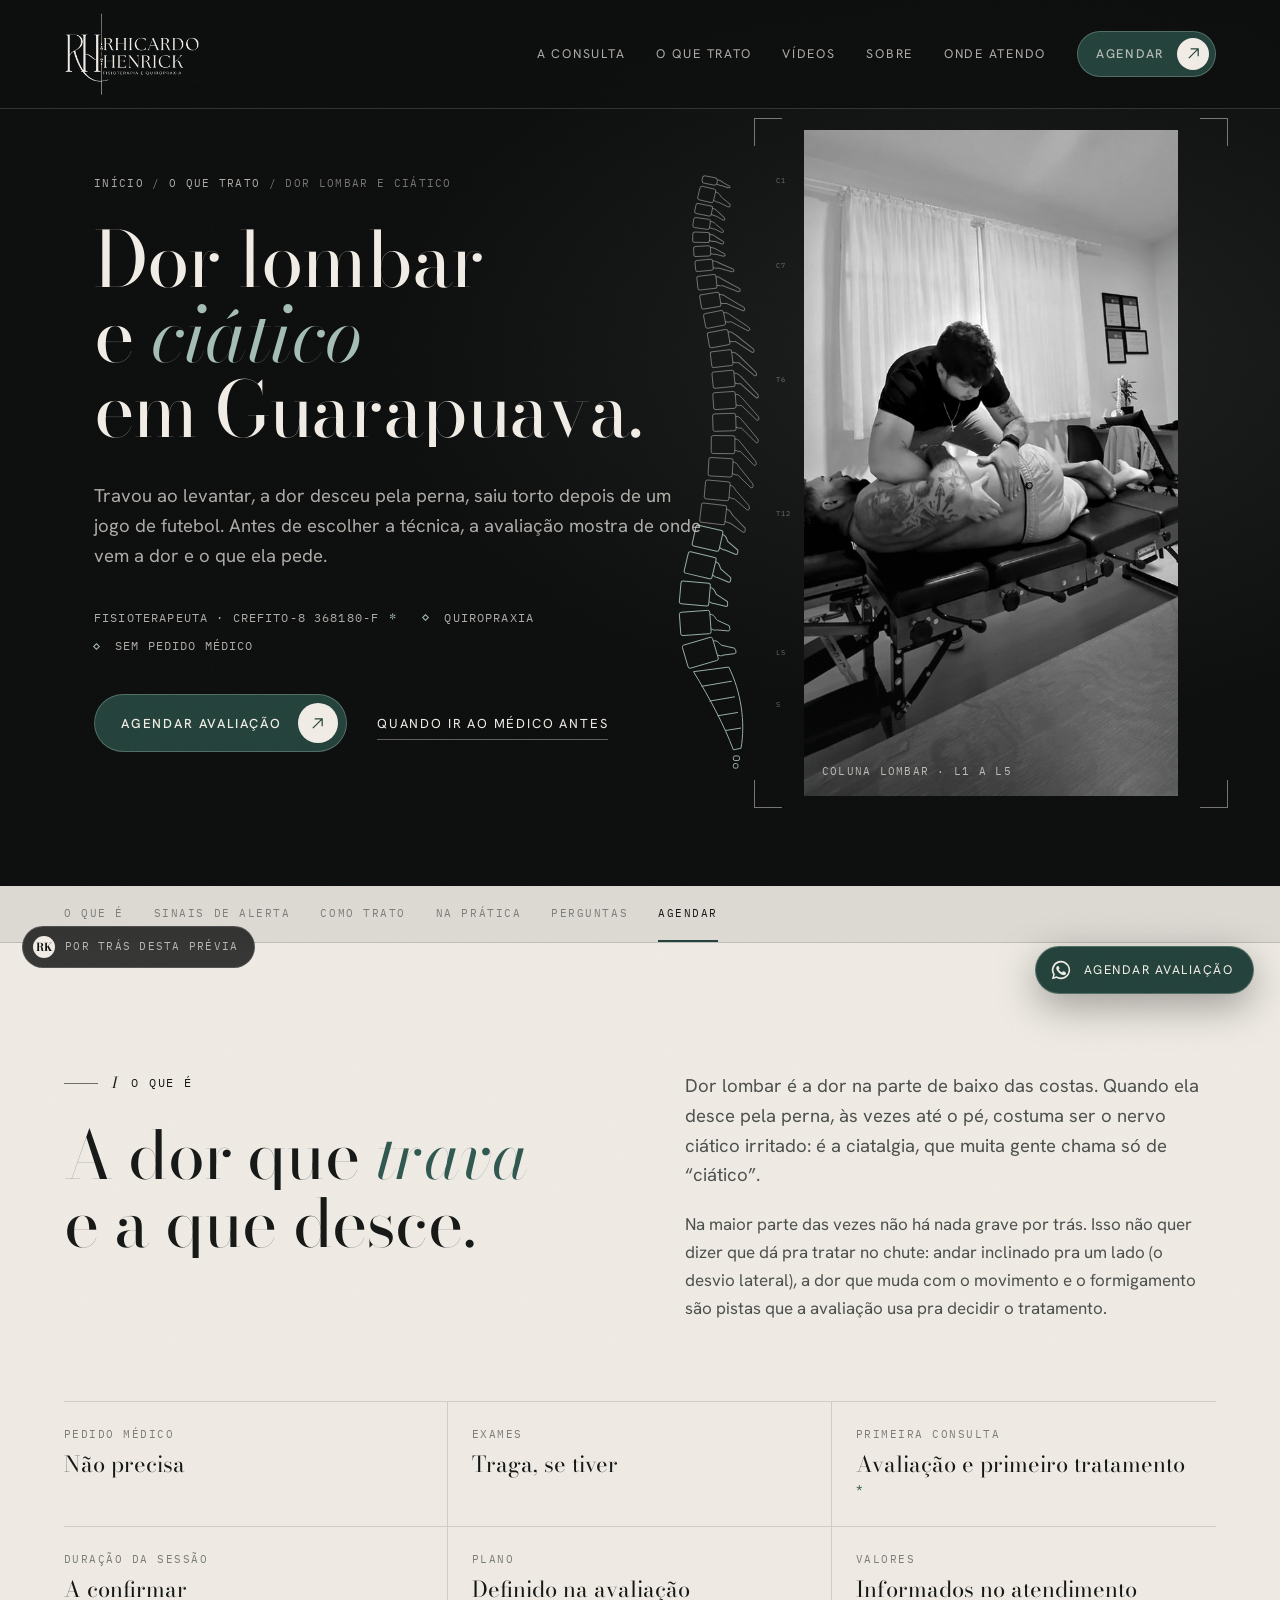
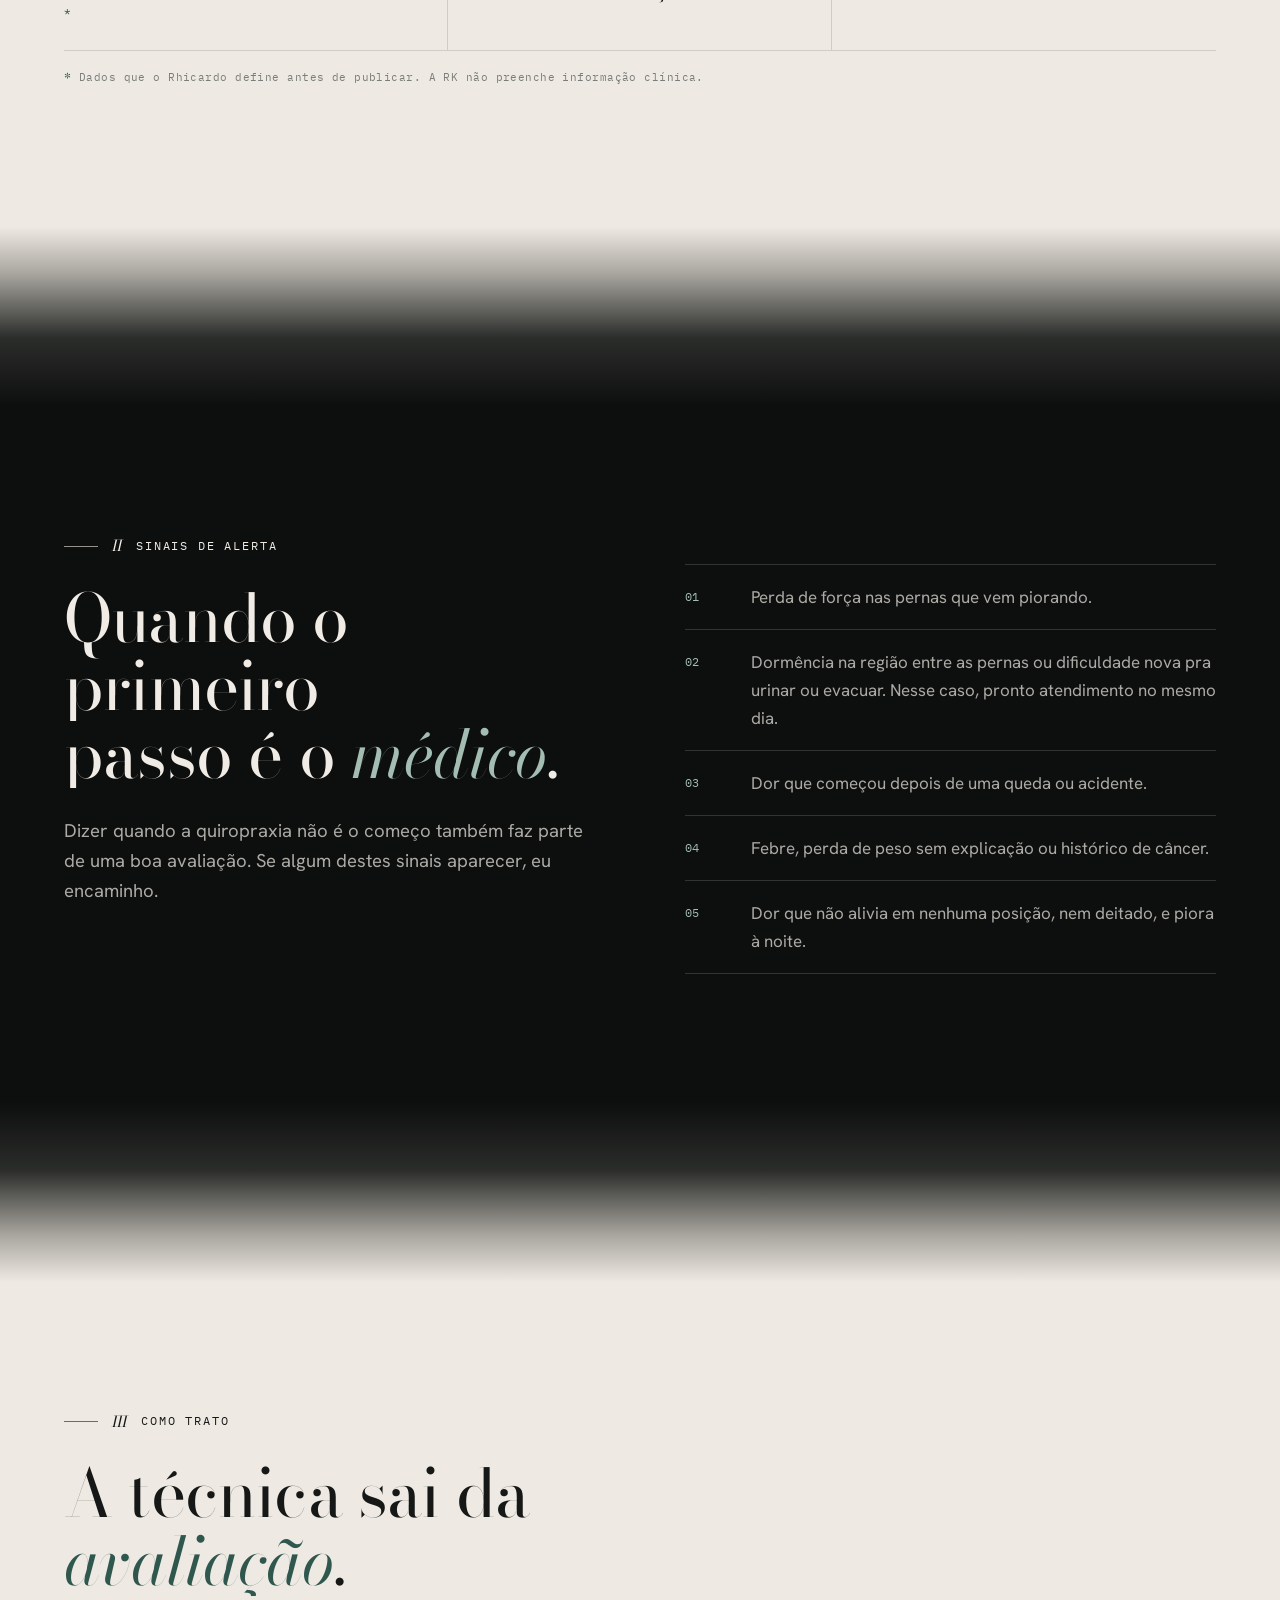
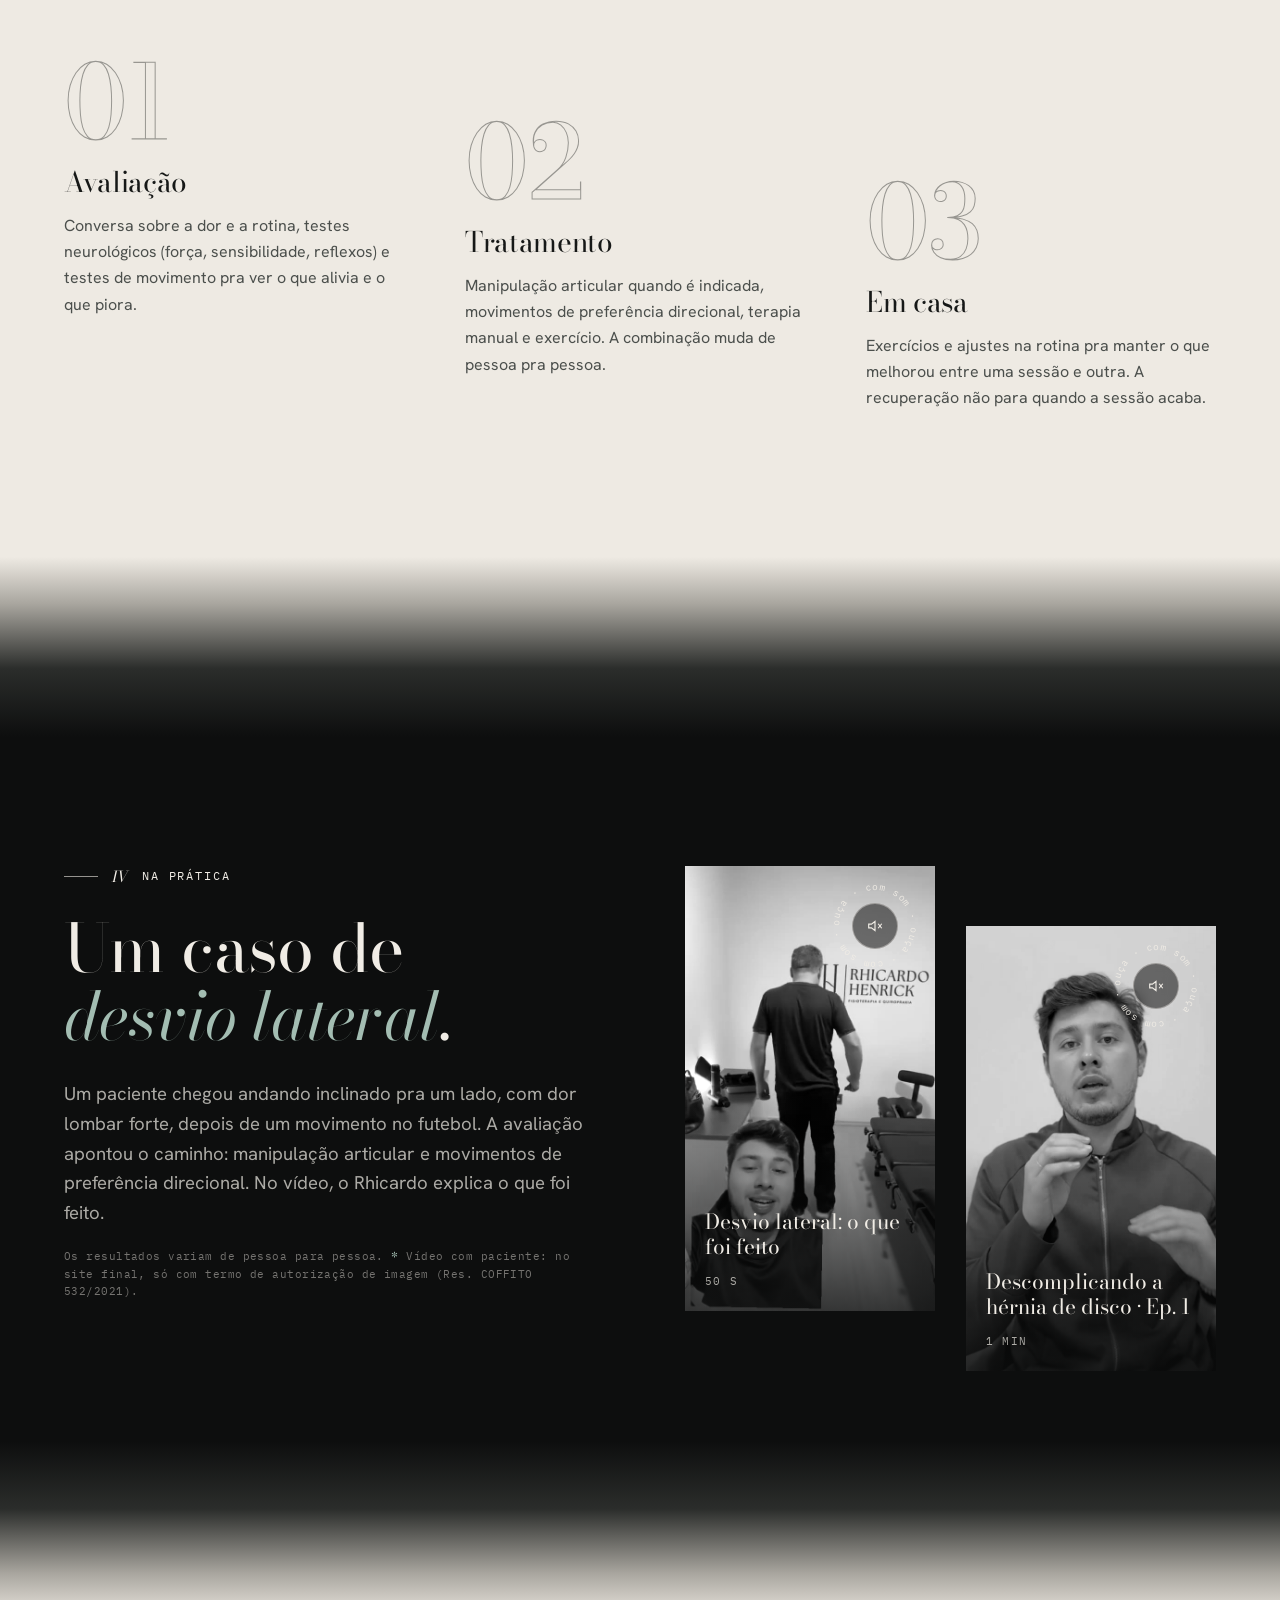
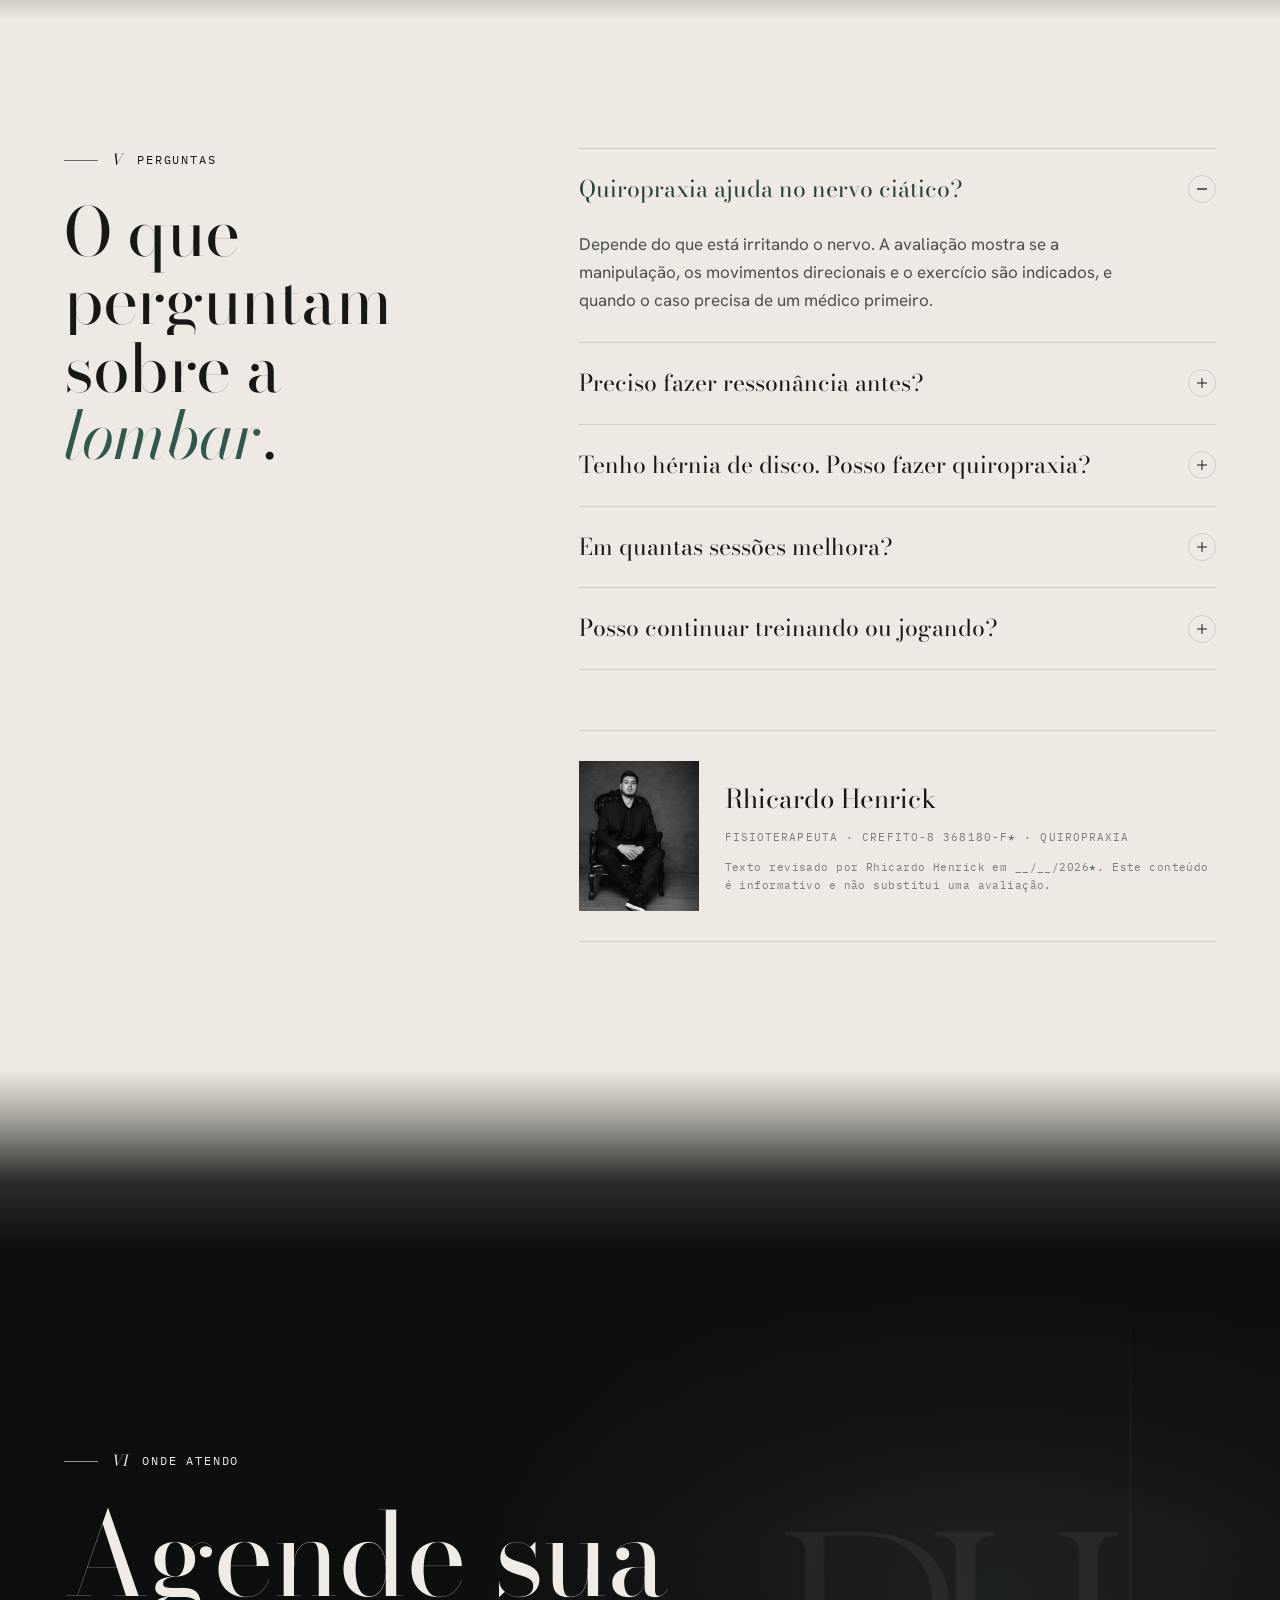
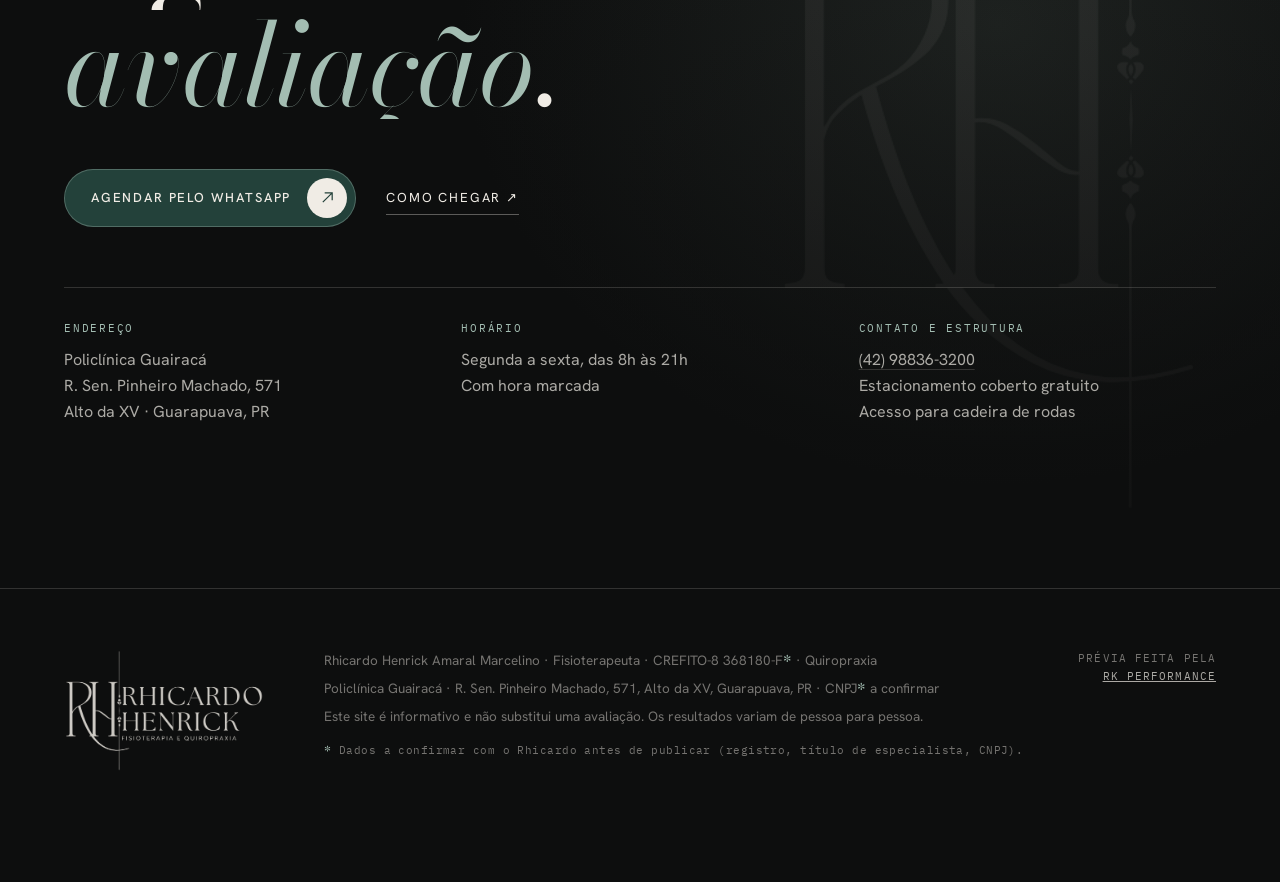
==== commit 5a76ca90: "Abertura com o retrato de estúdio no lugar do vídeo da sala O vídeo de celular em câmera lenta ficou" ====
--- a/dor-lombar-ciatico-guarapuava/index.html
+++ b/dor-lombar-ciatico-guarapuava/index.html
@@ -177,7 +177,7 @@
 <div class="faixa-luz para-escuro" aria-hidden="true"></div>
 
 <section class="sec contato" id="contato" data-secao="Agendar" style="min-height:80svh">
-  <div class="fundo" aria-hidden="true"><video data-src="../media/abertura.mp4" poster="../media/abertura-poster.jpg" muted playsinline loop preload="none"></video></div>
+  <div class="fundo" aria-hidden="true"><img class="agua-contato" src="../media/monograma-claro.png" alt=""></div>
   <div class="miolo">
     <p class="kicker rv"><span class="rom">VI</span> Onde atendo</p>
     <h2 class="rv d1"><span class="mascara"><span>Agende sua</span></span><span class="mascara"><span><em>avaliação</em>.</span></span></h2>
--- a/assets/site.css
+++ b/assets/site.css
@@ -158,12 +158,13 @@
 .google .estrelas svg { width: 12px; height: 12px; }
 .google small { display: block; font-family: var(--mono); font-size: 11px; letter-spacing: .08em; color: var(--claro-3); }
 
-.palco { position: relative; z-index: 2; justify-self: center; width: min(100%, 420px); }
-.quadro { position: relative; aspect-ratio: 9 / 16; max-height: 76svh; margin-left: auto; margin-right: auto; overflow: hidden; background: var(--carvao); }
+.palco { position: relative; z-index: 2; justify-self: center; width: min(100%, 500px); }
+.quadro { position: relative; aspect-ratio: 3 / 4; max-height: 74svh; margin-left: auto; margin-right: auto; overflow: hidden; background: var(--carvao); }
 .quadro video, .quadro picture, .quadro img { width: 100%; height: 100%; object-fit: cover; }
 .quadro::after { content: ""; position: absolute; inset: 0; background: linear-gradient(180deg, rgba(13,14,14,.0) 55%, rgba(13,14,14,.55)); pointer-events: none; }
-.quadro picture { display: none; }
-@media (max-width: 900px) { .quadro picture { display: block; } .quadro video.so-pc { display: none; } }
+.quadro img.foto-hero { object-position: 50% 0; transform-origin: 50% 12%; animation: aproxima 24s ease-in-out infinite alternate; }
+@keyframes aproxima { from { transform: scale(1); } to { transform: scale(1.07); } }
+.pagina .quadro { aspect-ratio: 9 / 16; }
 .canto { position: absolute; width: 28px; height: 28px; border-color: var(--claro-3); border-style: solid; border-width: 0; z-index: 3; pointer-events: none; }
 .canto.a { top: -12px; left: -12px; border-top-width: 1px; border-left-width: 1px; }
 .canto.b { top: -12px; right: -12px; border-top-width: 1px; border-right-width: 1px; }
@@ -326,7 +327,7 @@
 /* ---------- 6. sobre ---------- */
 .sobre { padding: 0; display: grid; grid-template-columns: minmax(0, 1fr) minmax(0, 1fr); min-height: 100svh; }
 .sobre .retrato { position: relative; overflow: hidden; background: #1a1a1a; }
-.sobre .retrato img { position: absolute; left: 0; top: -6%; width: 100%; height: 112%; object-fit: cover; object-position: 50% 30%; }
+.sobre .retrato img { position: absolute; left: 0; top: -6%; width: 100%; height: 112%; object-fit: cover; object-position: 18% 30%; }
 .sobre .retrato::after { content: ""; position: absolute; inset: 0; background: linear-gradient(90deg, rgba(238,234,227,0) 70%, rgba(238,234,227,.25)); }
 .sobre .corpo { padding: clamp(90px, 10vw, 150px) var(--margem) clamp(90px, 10vw, 150px) clamp(40px, 6vw, 110px); position: relative; overflow: hidden; }
 .sobre .agua { position: absolute; right: -40px; bottom: -30px; width: 300px; opacity: .06; pointer-events: none; }
@@ -372,8 +373,9 @@
 /* ---------- 9. contato ---------- */
 .contato { position: relative; min-height: 100svh; display: grid; align-items: end; padding-top: 200px; }
 .contato .fundo { position: absolute; inset: 0; z-index: 0; }
-.contato .fundo video, .contato .fundo img { width: 100%; height: 100%; object-fit: cover; opacity: .35; }
-.contato .fundo::after { content: ""; position: absolute; inset: 0; background: linear-gradient(180deg, var(--tinta) 0%, rgba(13,14,14,.55) 40%, rgba(13,14,14,.92) 85%); }
+.contato .fundo { background: radial-gradient(60% 70% at 78% 40%, #1f2321, var(--tinta) 70%); }
+.contato .fundo .agua-contato { position: absolute; right: 4vw; top: 50%; transform: translateY(-50%); height: 86%; width: auto; opacity: .06; }
+.contato .fundo::after { content: ""; position: absolute; inset: 0; background: linear-gradient(180deg, var(--tinta) 0%, rgba(13,14,14,0) 30%, rgba(13,14,14,.6) 90%); }
 .contato .miolo { z-index: 2; width: 100%; }
 .contato h2 { font-size: clamp(54px, 9vw, 150px); line-height: .95; margin-bottom: 50px; }
 .dados { display: grid; grid-template-columns: repeat(3, minmax(0, 1fr)); gap: 40px; padding: 34px 0; border-top: 1px solid var(--fio-claro); margin-top: 60px; }
@@ -477,11 +479,12 @@
   .abertura .agua { display: none; }
   .palco { position: absolute; inset: 0; width: 100%; z-index: 0; }
   .quadro { aspect-ratio: auto; height: 100%; max-height: none; }
-  .quadro::after { background: linear-gradient(180deg, rgba(13,14,14,.5) 0%, rgba(13,14,14,.12) 18%, rgba(13,14,14,.62) 34%, rgba(13,14,14,.9) 48%, var(--tinta) 70%); }
+  .quadro::after { background: linear-gradient(180deg, rgba(13,14,14,.45) 0%, rgba(13,14,14,0) 14%, rgba(13,14,14,.1) 30%, rgba(13,14,14,.78) 44%, var(--tinta) 64%); }
+  .quadro img.foto-hero { object-position: 50% 0; }
   .canto, .espinha-hero, .legenda-quadro { display: none; }
-  .selo { left: auto; right: 16px; bottom: auto; top: 86px; width: 104px; height: 104px; }
+  .selo { display: none; }
   .selo .miolo-selo { width: 68px; height: 68px; }
-  .abertura .texto { padding: 36svh 20px 44px; }
+  .abertura .texto { padding: 40svh 20px 44px; }
   .abertura h1 { font-size: clamp(44px, 12.4vw, 64px); margin-bottom: 22px; }
   .abertura .lead { font-size: 17px; margin-bottom: 26px; }
   .creds { gap: 8px 16px; font-size: 10.5px; margin-bottom: 30px; }
